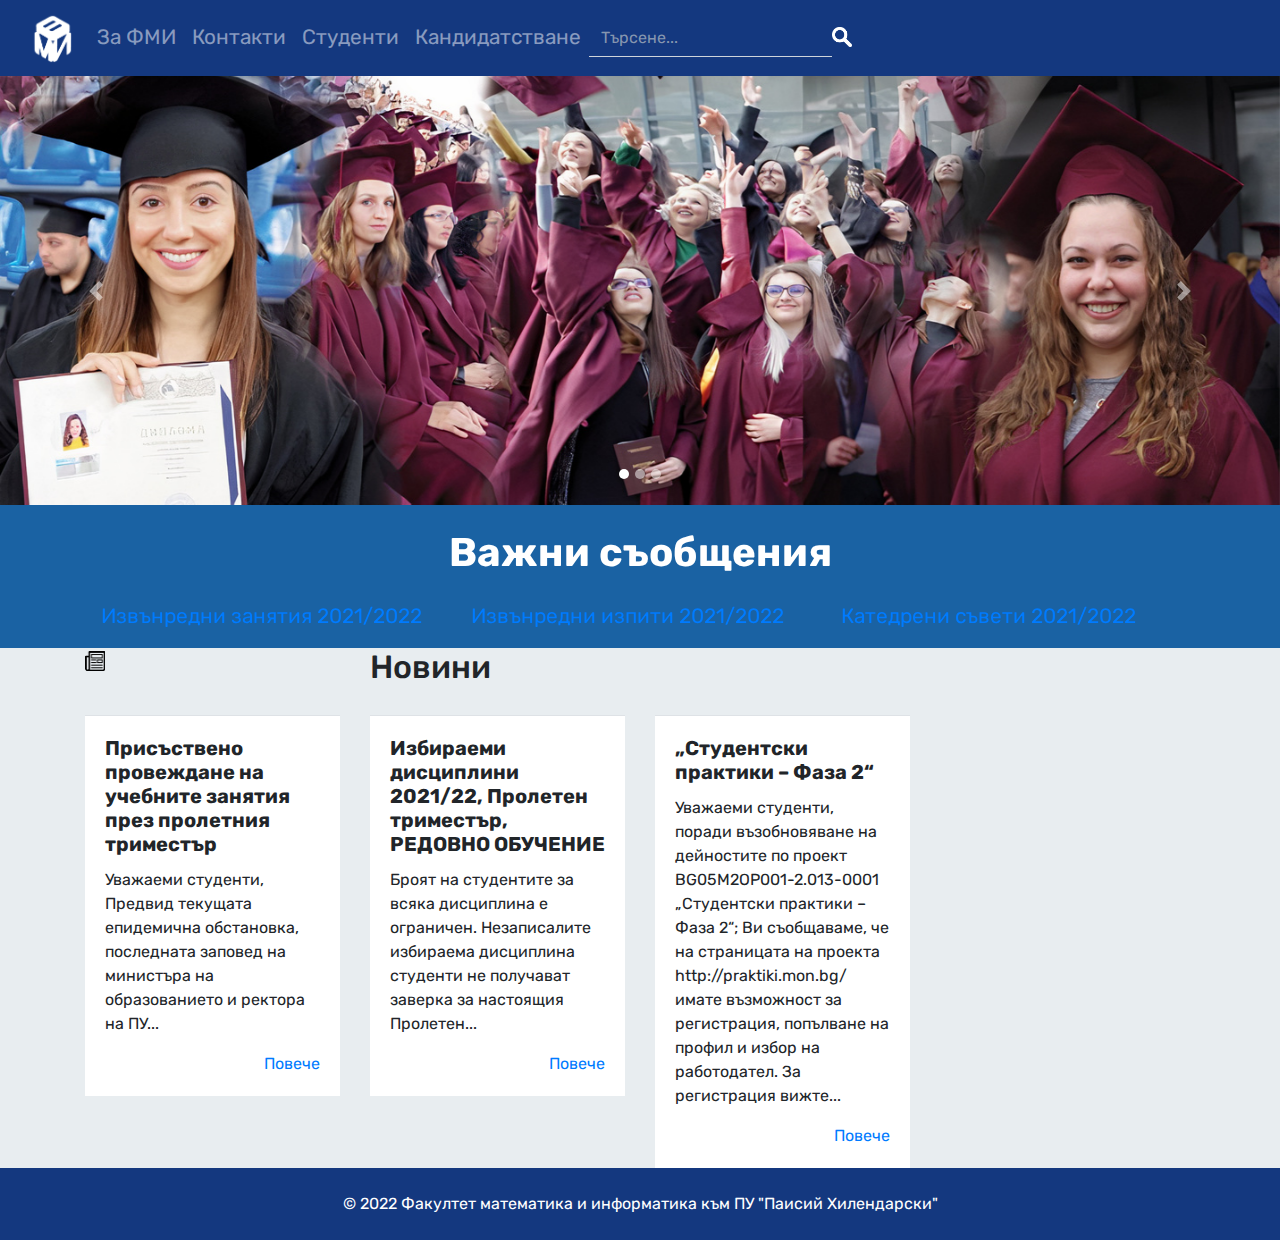
==== index.html @ e40373be "set basics for admission page" ====
<!DOCTYPE html>
<html lang="en">

<head>
  <meta charset="UTF-8">
  <meta http-equiv="X-UA-Compatible" content="IE=edge">
  <meta name="viewport" content="width=device-width, initial-scale=1.0">
  <title>NEW Факултет по математика и информатика</title>
  <link rel="icon" href="./assets/img/icons/fmi-plovdiv.org.ico" type="image/x-icon">
  <!-- Font -->
  <link rel="preconnect" href="https://fonts.googleapis.com">
  <link rel="preconnect" href="https://fonts.gstatic.com" crossorigin>
  <link href="https://fonts.googleapis.com/css2?family=Rubik:wght@300&display=swap" rel="stylesheet">
  <!-- End Font  -->
  <!-- Stylesheets -->
  <link href="./assets/css/style.css" rel="stylesheet" />
  <link href="https://cdn.jsdelivr.net/npm/bootstrap@5.1.3/dist/css/bootstrap.min.css" rel="stylesheet"
    integrity="sha384-1BmE4kWBq78iYhFldvKuhfTAU6auU8tT94WrHftjDbrCEXSU1oBoqyl2QvZ6jIW3" crossorigin="anonymous">
  <link rel="stylesheet" href="https://maxcdn.bootstrapcdn.com/bootstrap/4.0.0/css/bootstrap.min.css"
    integrity="sha384-Gn5384xqQ1aoWXA+058RXPxPg6fy4IWvTNh0E263XmFcJlSAwiGgFAW/dAiS6JXm" crossorigin="anonymous">
  <!-- Scripts -->
  <script src="https://code.jquery.com/jquery-3.2.1.slim.min.js"
    integrity="sha384-KJ3o2DKtIkvYIK3UENzmM7KCkRr/rE9/Qpg6aAZGJwFDMVNA/GpGFF93hXpG5KkN"
    crossorigin="anonymous"></script>
  <script src="https://cdn.jsdelivr.net/npm/@popperjs/core@2.10.2/dist/umd/popper.min.js"
    integrity="sha384-7+zCNj/IqJ95wo16oMtfsKbZ9ccEh31eOz1HGyDuCQ6wgnyJNSYdrPa03rtR1zdB"
    crossorigin="anonymous"></script>
  <script src="https://cdn.jsdelivr.net/npm/bootstrap@5.1.3/dist/js/bootstrap.min.js"
    integrity="sha384-QJHtvGhmr9XOIpI6YVutG+2QOK9T+ZnN4kzFN1RtK3zEFEIsxhlmWl5/YESvpZ13"
    crossorigin="anonymous"></script>
  <script src="https://cdnjs.cloudflare.com/ajax/libs/popper.js/1.12.9/umd/popper.min.js"
    integrity="sha384-ApNbgh9B+Y1QKtv3Rn7W3mgPxhU9K/ScQsAP7hUibX39j7fakFPskvXusvfa0b4Q"
    crossorigin="anonymous"></script>
  <script src="https://maxcdn.bootstrapcdn.com/bootstrap/4.0.0/js/bootstrap.min.js"
    integrity="sha384-JZR6Spejh4U02d8jOt6vLEHfe/JQGiRRSQQxSfFWpi1MquVdAyjUar5+76PVCmYl"
    crossorigin="anonymous"></script>
</head>

<body>
  <header>
    <!-- Navbar  -->
    <nav class="navbar navbar-expand-md navbar-dark mb-4">
      <div class="container-fluid">
        <a class="navbar-brand" href="/"><img src="/assets/img/icons/fmi-logo.png" alt="fmi-logo" id="fmi-logo"></a>
        <button class="navbar-toggler" type="button" data-bs-toggle="collapse" data-bs-target="#navbarCollapse"
          aria-controls="navbarCollapse" aria-expanded="false" aria-label="Toggle navigation">
          <span class="navbar-toggler-icon"></span>
        </button>


        <div class="collapse navbar-collapse" id="navbarCollapse">
          <ul class="navbar-nav me-auto mb-2 mb-md-0">

            <li class="nav-item">
              <a class="nav-link" href="./about.html">За ФМИ</a>
            </li>
            <li class="nav-item">
              <a class="nav-link" href="#">Контакти</a>
            </li>
            <li class="nav-item">
              <a class="nav-link" href="./students.html">Студенти</a>
            </li>
            <li class="nav-item">
              <a class="nav-link" href="./admission.html">Кандидатстване</a>
            </li>
          </ul>
          <!-- Navbar End  -->



          <form class="d-flex">
            <input class="form-control me-2" type="search" placeholder="Търсене..." aria-label="Search">
            <input type="image" href="#" class="search-icon " src="./assets/img/icons/search-icon.png">

          </form>
        </div>
      </div>
    </nav>
  </header>

  <main class="main" id="top">
    <!-- Carousel Start -->
    <div id="carouselExampleIndicators" class="carousel slide" data-ride="carousel">
      <ol class="carousel-indicators">
        <li data-target="#carouselExampleIndicators" data-slide-to="0" class="active"></li>
        <li data-target="#carouselExampleIndicators" data-slide-to="1"></li>
        <li data-target="#carouselExampleIndicators" data-slide-to="2"></li>
      </ol>
      <div class="carousel-inner">
        <div class="carousel-item active">
          <img class="d-block w-100" src="./assets/img/illustrations/carousel_1.jpg" alt="First slide">
          <div class="carousel-caption d-none d-md-block">
            <!-- Do we need carousel text? -->
          </div>
        </div>
        <div class="carousel-item">
          <img class="d-block w-100" src="./assets/img/illustrations/carousel_2.jpg" alt="Second slide">
        </div>
        <div class="carousel-item">
          <img class="d-block w-100" src="./assets/img/illustrations/carousel_3.jpg" alt="Third slide">
        </div>
      </div>
      <a class="carousel-control-prev" href="#carouselExampleIndicators" role="button" data-slide="prev">
        <span class="carousel-control-prev-icon" aria-hidden="true"></span>
        <span class="sr-only">Previous</span>
      </a>
      <a class="carousel-control-next" href="#carouselExampleIndicators" role="button" data-slide="next">
        <span class="carousel-control-next-icon" aria-hidden="true"></span>
        <span class="sr-only">Next</span>
      </a>
    </div>
    <!-- Carousel End  -->

    <!-- Important messages -->
    <section id="messages" class="">
      <div class="container" >
        <div class="col pt-4">
              <div class="row justify-content-center"> 
                <!-- <div class="col-3"><img class="messages-icon" src="./assets/img/icons/megaphone.png"></div> -->
                <div class="col-sm-auto"><h1 class="font-weight-bold">Важни съобщения</h1></div> 
              </div>
              <div class="row justify-content-center">
                <div class="col-4 p-3 messages-link"><a href="#" class="link-light">Извънредни занятия 2021/2022</a></div>
                <div class="col-4 p-3 messages-link"><a href="#" class="link-light">Извънредни изпити 2021/2022</a></div>
                <div class="col-4 p-3 messages-link"><a href="#" class="link-light">Катедрени съвети 2021/2022</a></div>
              </div>
      </div>
    </div>
    </section>





    
<!-- End important messages -->
    
<!-- News cards Start -->

      <div class="container">
        <div class="row">
          <div class="col-3"><img class="news-icon" src="./assets/img/icons/news.png"></div>
          <div class="col"><h2>Новини</h2></div>
        </div>

      <div class="row">
        <div class="col-3">
          <div class="card rounded-0 border-top">
            <div class="card-body">
              <div class="row">
                  <!-- <div class="col-3"><img class="news-icon" src="./assets/img/icons/news.png"></div> -->
                  <div class="col"><h5 class="card-title font-weight-bold p-0">Присъствено провеждане на учебните занятия през пролетния триместър</h5></div>
              </div>
              <p class="card-text">Уважаеми студенти,<br>
                Предвид текущата епидемична обстановка, последната заповед на министъра на образованието и ректора на ПУ...</p>
                <!-- тo занятията през пролетния триместър (редовно и задочно) ще се проведат присъствено... -->
              <a href="#" class="card-link float-right">Повече</a>
            </div>
          </div>
        </div>

        <div class="col-3">
          <div class="card rounded-0 border-top">
            <div class="card-body">
              <div class="row">
                  <!-- <div class="col-3"><img class="news-icon" src="./assets/img/icons/news.png"></div> -->
                  <div class="col"><h5 class="card-title font-weight-bold p-0">Избираеми дисциплини 2021/22, Пролетен триместър, РЕДОВНО ОБУЧЕНИЕ</h5></div>
              </div>
              <p class="card-text">
                Броят на студентите за всяка дисциплина е ограничен.
                Незаписалите избираема дисциплина студенти не получават заверка за настоящия Пролетен...</p>
              <a href="#" class="card-link float-right">Повече</a>
            </div>
          </div>
        </div> 

        <div class="col-3">
          <div class="card rounded-0 border-top">
            <div class="card-body">
              <div class="row">
                  <!-- <div class="col-3"><img class="news-icon" src="./assets/img/icons/news.png"></div> -->
                  <div class="col"><h5 class="card-title font-weight-bold p-0">„Студентски практики – Фаза 2“</h5></div>
              </div>
              <p class="card-text">
                Уважаеми студенти, поради възобновяване на дейностите по проект BG05M2OP001-2.013-0001 „Студентски практики – 
                Фаза 2“; Ви съобщаваме, че на страницата на проекта http://praktiki.mon.bg/ имате възможност за регистрация, попълване на профил и избор на работодател. За регистрация вижте...</p>
              <a href="#" class="card-link float-right">Повече</a>
            </div>
          </div>
        </div> 
      </div>
    </div>
  </div> 
    <!-- News cards End -->

  </main>










  <footer>
    <div class="text-center p-4">
      © 2022 Факултет математика и информатика към ПУ "Паисий Хилендарски"
    </div>
  </footer>
</body>

</html>
---- assets/css/style.css ----
html, body, div, span, applet, object, iframe,
h1, h2, h3, h4, h5, h6, p, blockquote, pre,
a, abbr, acronym, address, big, cite, code,
del, dfn, em, font, img, ins, kbd, q, s, samp,
small, strike, strong, sub, sup, tt, var,
dl, dt, dd, ol, ul, li,
fieldset, form, label, legend,
table, caption, tbody, tfoot, thead, tr, th, td {
	margin: 0;
	padding: 0;
	border: 0;
	outline: 0;
	font-weight: inherit;
	font-style: inherit;
	font-size: 100%;
	font-family: inherit;
	vertical-align: baseline;
}

*, body {
	font-family: 'Rubik', sans-serif;
	margin-left: auto;
	margin-right: auto;
}

.navbar {
	background-color: #14387F;
	width: 1500px;
}

#carouselExampleIndicators .carousel-item img {
	object-fit: cover;
	object-position: center;
	height: 50vh;
	overflow: hidden;
	margin: 0 auto;
	width: 100%;
	height: auto;
}

#carouselExampleIndicators {
	/* old way */
	/* width: 1500px;  */

	float: none;
	margin-top: -24px;
	margin-left: auto;
	margin-right: auto;
}

.carousel-inner > .carousel-item {
	/* Todo slower transition  */
    /* transition: 0.6ms; */
    
}

body ,main {
	background-color: #e8edf0;
}

header{
	background-color: #14387F;
}

#navbarCollapse>form>button {

	color: #446CB3;
}

.btn-outline-success {

	border-color: #446CB3 !important;

}

#navbarCollapse>form>input {

	background-color: #14387F;
	border-top: none;
	border-left: none;
	border-right: none;
	border-radius: 0;
	color: white;
}

.nav-link{
	font-size: 1.3rem;
}
.nav-link:active{
	color: white !important;
}

.form-control {
	color: white;
}

.d-flex .search-icon {
	height: 20px;
	width: 20px;
}

#messages{
	float: none;
	background-color: #1A62A3;
	color:#fff;
	margin-left: auto;
	margin-right: auto;
}
.link-light{

	font-size: 1.3rem;
}

#carouselExampleIndicators li{
	width: 10px;
	height: 10px;
	border-radius: 100%;
}

.search-icon {
	margin-top: .45rem;
}

/* todo different color whilst clicked*/
#navbarCollapse>form>input.form-control.me-2:focus {
	box-shadow: none;
	border-color: #CCDCF5;
}

#navbarCollapse>form>input.form-control.me-2::placeholder {
	color: #8696AF;
}

#navbarCollapse>form>input.form-control.me-2::placeholder:focus {
	color: #CCDCF5;
}

/* =========== */

#fmi-logo {
	object-fit: contain;
	height: 50px;
	/* не знам дали така ще е най-добрия начин */
	width: auto;
}

#messages-icon{
	height: 60rem;
	/* width: auto; */
}

.message-link{
	border-bottom: 2px !important;
	border-color: #113D77;
}


.card {
	/* width: 15rem; */
	/* margin-right: 0 auto; */
	margin-top: 1.3rem;
	/* margin-bottom: 1rem; */
	border: none !important;
	border-top: 5rem;
	border-color: #000;
	background-color: #ffffff !important;
	/* border-radius: 0px !important; */
	

}

.news-icon{
	width: 8%;
}

footer{
	background-color: #14387F;
	color:#fff;
}


/* Students page */

#schedules-header-title, #admission-header-title{
	width: 100%;
	text-align: center;
	border-bottom: 1px solid #09173D;
	line-height: 0.1em;
	margin: 10px 0 20px;
	font-size: xx-large;
	color: #09173D;
}

#schedules-header-title, #admission-header-title span {
	background: #fff;
	padding: 0 6%;
}

#schedules-header, #admission-header{
	margin: 0 5%;
}
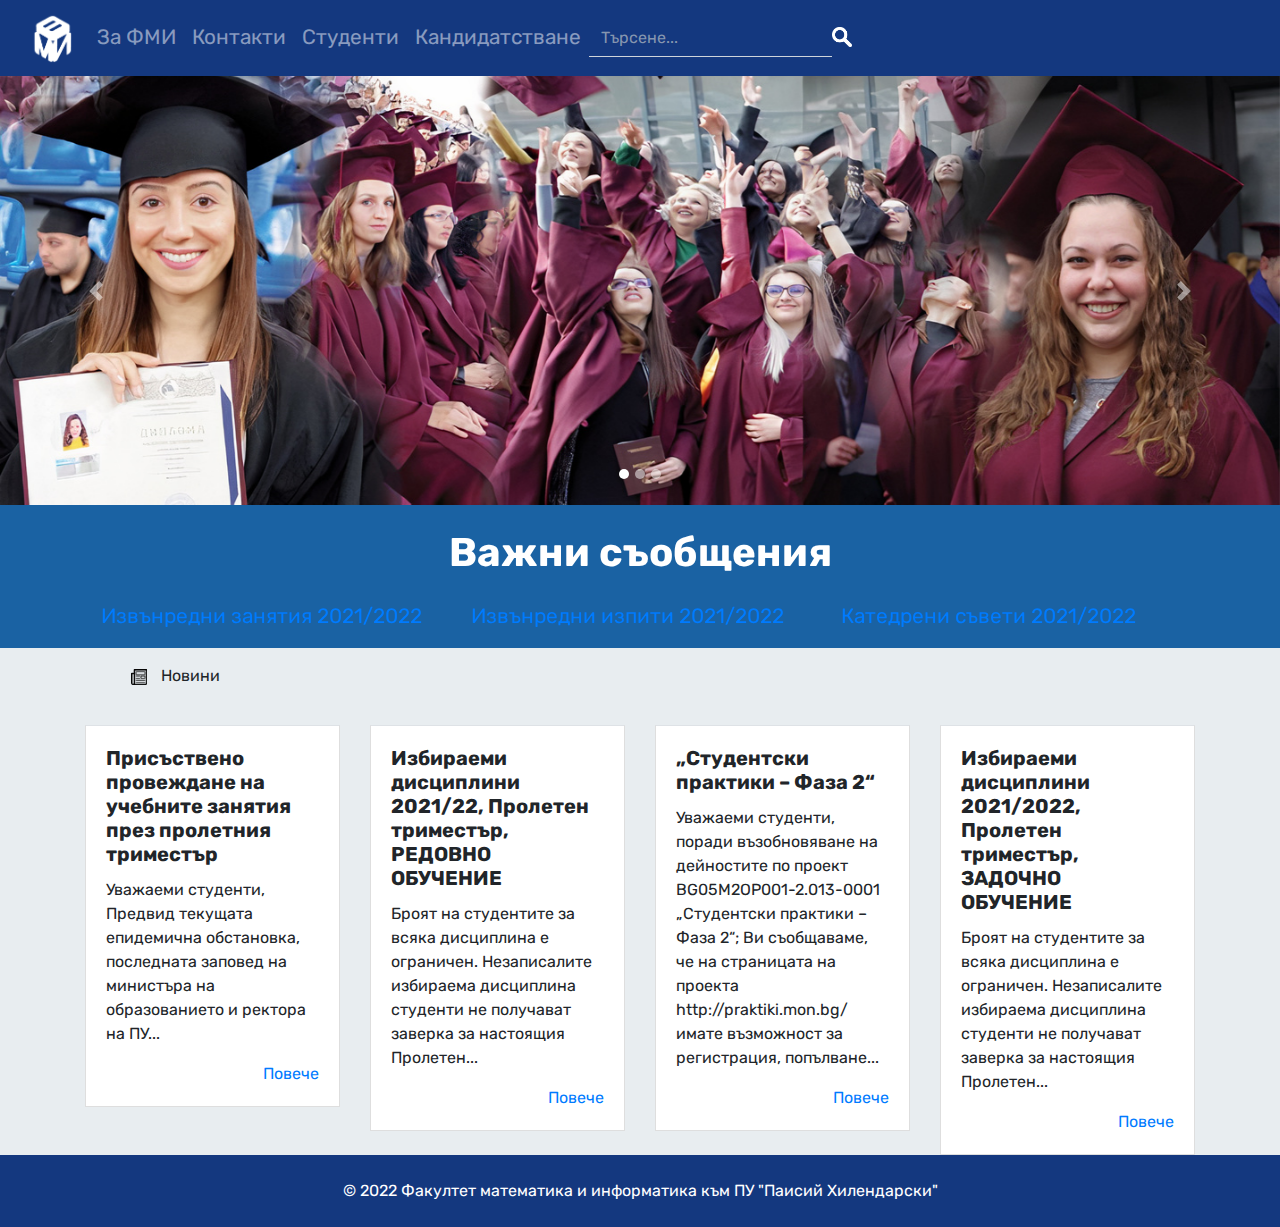
==== commit e997da44: "updated admission page" ====
--- a/index.html
+++ b/index.html
@@ -33,7 +33,7 @@
     crossorigin="anonymous"></script>
   <script src="https://maxcdn.bootstrapcdn.com/bootstrap/4.0.0/js/bootstrap.min.js"
     integrity="sha384-JZR6Spejh4U02d8jOt6vLEHfe/JQGiRRSQQxSfFWpi1MquVdAyjUar5+76PVCmYl"
-    crossorigin="anonymous"></script>
+    crossorigin="anonymous"></script>    
 </head>
 
 <body>
@@ -127,23 +127,24 @@
       </div>
     </div>
     </section>
-
-
-
-
-
-    
 <!-- End important messages -->
     
 <!-- News cards Start -->
 
-      <div class="container">
-        <div class="row">
-          <div class="col-3"><img class="news-icon" src="./assets/img/icons/news.png"></div>
-          <div class="col"><h2>Новини</h2></div>
-        </div>
-
-      <div class="row">
+<div class="container">
+
+
+<div class="container d-flex">
+         <div class="row m-3">
+          <div class="col-2" ><img class="news-icon" src="./assets/img/icons/news.png"></div>       
+          <div class="col-4 "><h7>Новини</h7></div>
+        </div>
+</div>
+
+<!-- content: "\f1ea"; -->
+
+
+<div class="row">
         <div class="col-3">
           <div class="card rounded-0 border-top">
             <div class="card-body">
@@ -183,14 +184,39 @@
               </div>
               <p class="card-text">
                 Уважаеми студенти, поради възобновяване на дейностите по проект BG05M2OP001-2.013-0001 „Студентски практики – 
-                Фаза 2“; Ви съобщаваме, че на страницата на проекта http://praktiki.mon.bg/ имате възможност за регистрация, попълване на профил и избор на работодател. За регистрация вижте...</p>
+                Фаза 2“; Ви съобщаваме, че на страницата на проекта http://praktiki.mon.bg/ имате възможност за регистрация, попълване...</p>
               <a href="#" class="card-link float-right">Повече</a>
             </div>
           </div>
         </div> 
-      </div>
-    </div>
-  </div> 
+
+        <div class="col-3">
+          <div class="card rounded-0 border-top">
+            <div class="card-body">
+              <div class="row">
+                  <!-- <div class="col-3"><img class="news-icon" src="./assets/img/icons/news.png"></div> -->
+                  <div class="col"><h5 class="card-title font-weight-bold p-0">Избираеми дисциплини 2021/2022, Пролетен триместър, ЗАДОЧНО ОБУЧЕНИЕ</h5></div>
+              </div>
+              <p class="card-text">
+                Броят на студентите за всяка дисциплина е ограничен. Незаписалите избираема дисциплина студенти не получават заверка за настоящия Пролетен...</p>
+              <a href="#" class="card-link float-right">Повече</a>
+            </div>
+          </div>
+        </div> 
+  </div>
+</div>
+
+    
+
+
+
+
+  </div>
+
+  
+
+
+
     <!-- News cards End -->
 
   </main>
--- a/assets/css/style.css
+++ b/assets/css/style.css
@@ -144,11 +144,6 @@
 	width: auto;
 }
 
-#messages-icon{
-	height: 60rem;
-	/* width: auto; */
-}
-
 .message-link{
 	border-bottom: 2px !important;
 	border-color: #113D77;
@@ -160,7 +155,7 @@
 	/* margin-right: 0 auto; */
 	margin-top: 1.3rem;
 	/* margin-bottom: 1rem; */
-	border: none !important;
+	/* border: none !important; */
 	border-top: 5rem;
 	border-color: #000;
 	background-color: #ffffff !important;
@@ -170,7 +165,7 @@
 }
 
 .news-icon{
-	width: 8%;
+	width: 1rem;
 }
 
 footer{
@@ -200,3 +195,8 @@
 	margin: 0 5%;
 }
 
+/* Admission page */
+.card-admission{
+	background-color: #fafafa !important;
+	width: 20rem;
+}
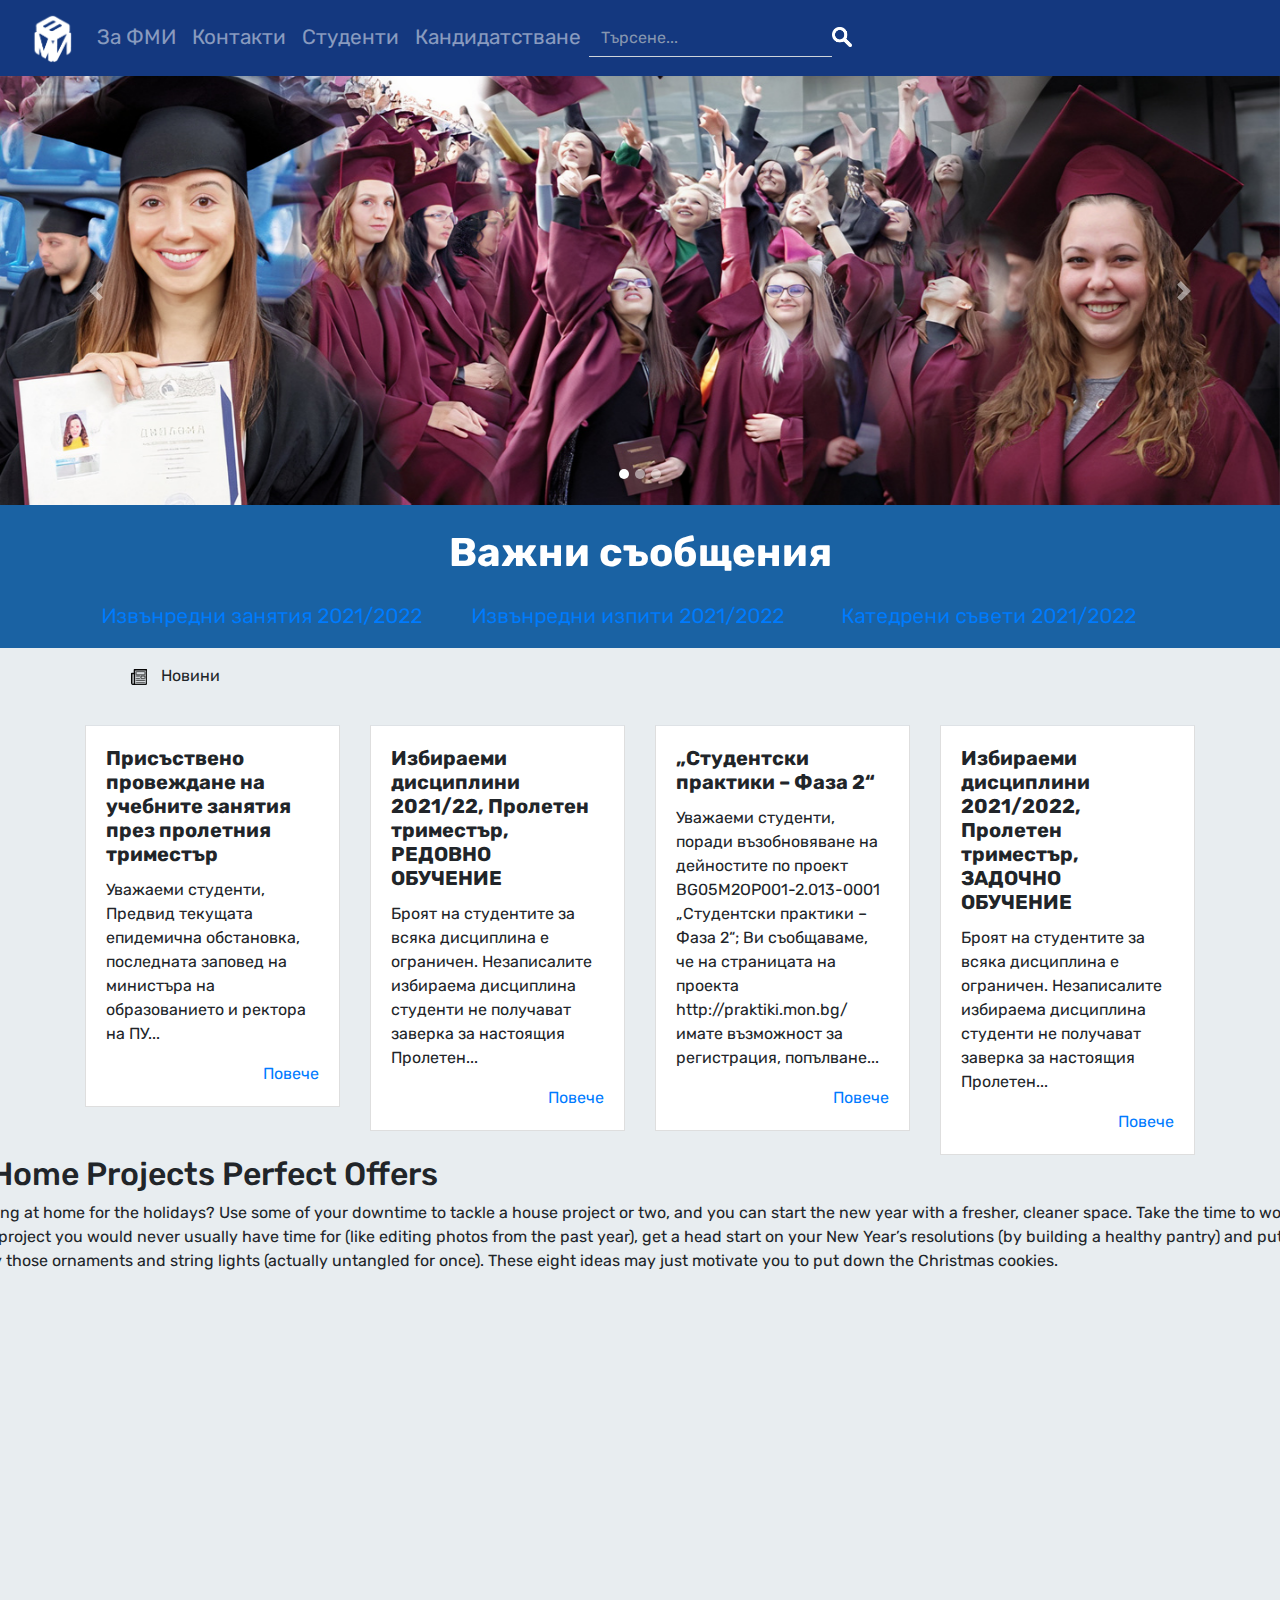
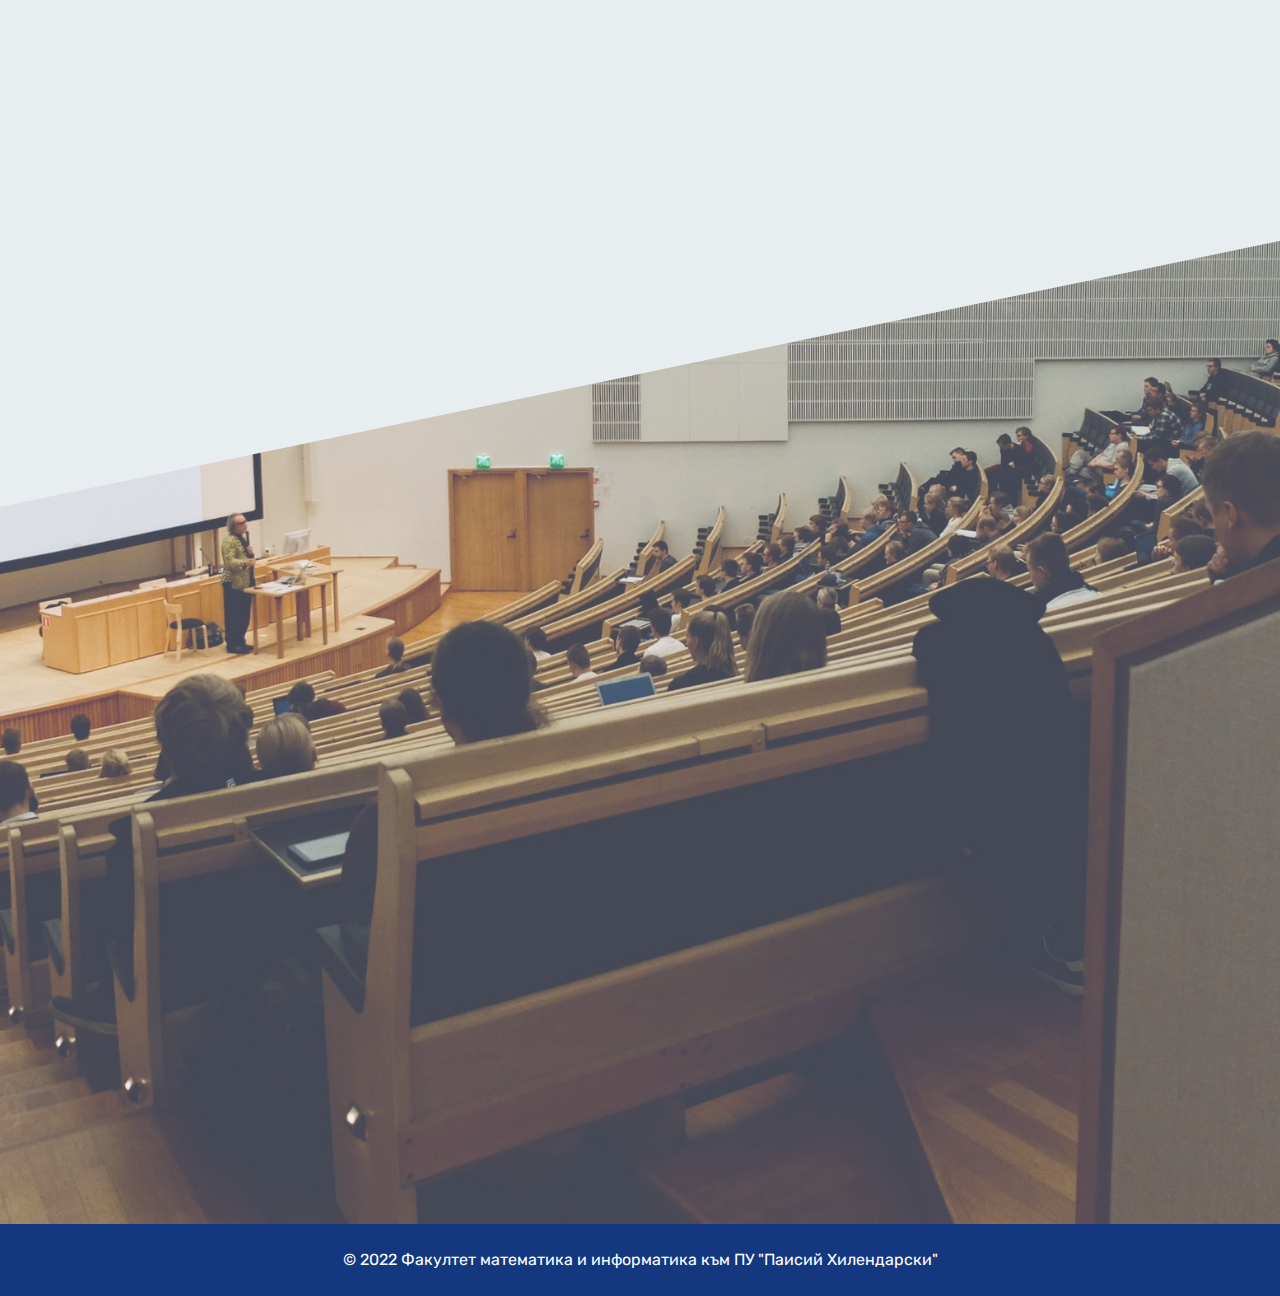
==== commit 79e27a4c: "added unstyled about component" ====
--- a/index.html
+++ b/index.html
@@ -141,9 +141,6 @@
         </div>
 </div>
 
-<!-- content: "\f1ea"; -->
-
-
 <div class="row">
         <div class="col-3">
           <div class="card rounded-0 border-top">
@@ -205,31 +202,50 @@
         </div> 
   </div>
 </div>
-
-    
-
-
-
-
-  </div>
-
-  
-
-
-
-    <!-- News cards End -->
-
-  </main>
-
-
-
-
-
-
-
-
-
-
+</div>
+<!-- News cards End -->
+
+<!-- About us  -->
+
+
+
+
+<div id="about" class="container d-flex justify-content-center mb-md-0"> 
+  <div class="row">
+   <div class="col">
+
+    <div class="row justify-content-center">
+      <div class="col-md-8 col-lg-8 text-left">
+        <h2>8 Home Projects Perfect Offers</h2>
+        <p>Staying at home for the holidays? Use some of your downtime to tackle a house project or two, and you can
+          start the new year with a fresher, cleaner space. Take the time to work on a project you would never
+          usually have time for (like editing photos from the past year), get a head start on your New Year’s
+          resolutions (by building a healthy pantry) and put away those ornaments and string lights (actually
+          untangled for once). These eight ideas may just motivate you to put down the Christmas cookies. </p>
+      </div>
+    </div>
+
+      <img id="about" src="./assets/img/illustrations/about-us.png">
+    </div>
+</div>
+</div>
+
+
+
+
+
+
+
+
+
+
+
+
+
+
+
+
+</main>
   <footer>
     <div class="text-center p-4">
       © 2022 Факултет математика и информатика към ПУ "Паисий Хилендарски"
--- a/assets/css/style.css
+++ b/assets/css/style.css
@@ -107,7 +107,6 @@
 	margin-right: auto;
 }
 .link-light{
-
 	font-size: 1.3rem;
 }
 
@@ -160,13 +159,29 @@
 	border-color: #000;
 	background-color: #ffffff !important;
 	/* border-radius: 0px !important; */
-	
-
 }
 
 .news-icon{
 	width: 1rem;
 }
+
+
+/* Lines below need a second thought..  */
+#about{
+	background-position: bottom center;
+    background-repeat: no-repeat;
+}
+
+img#about{
+	opacity: 0.7;
+	object-fit: contain;
+	/* height: 500px; */
+	width: auto;
+	/* background-repeat: no-repeat; */
+  	background-size: cover;
+}  
+
+/* ------------------- */
 
 footer{
 	background-color: #14387F;
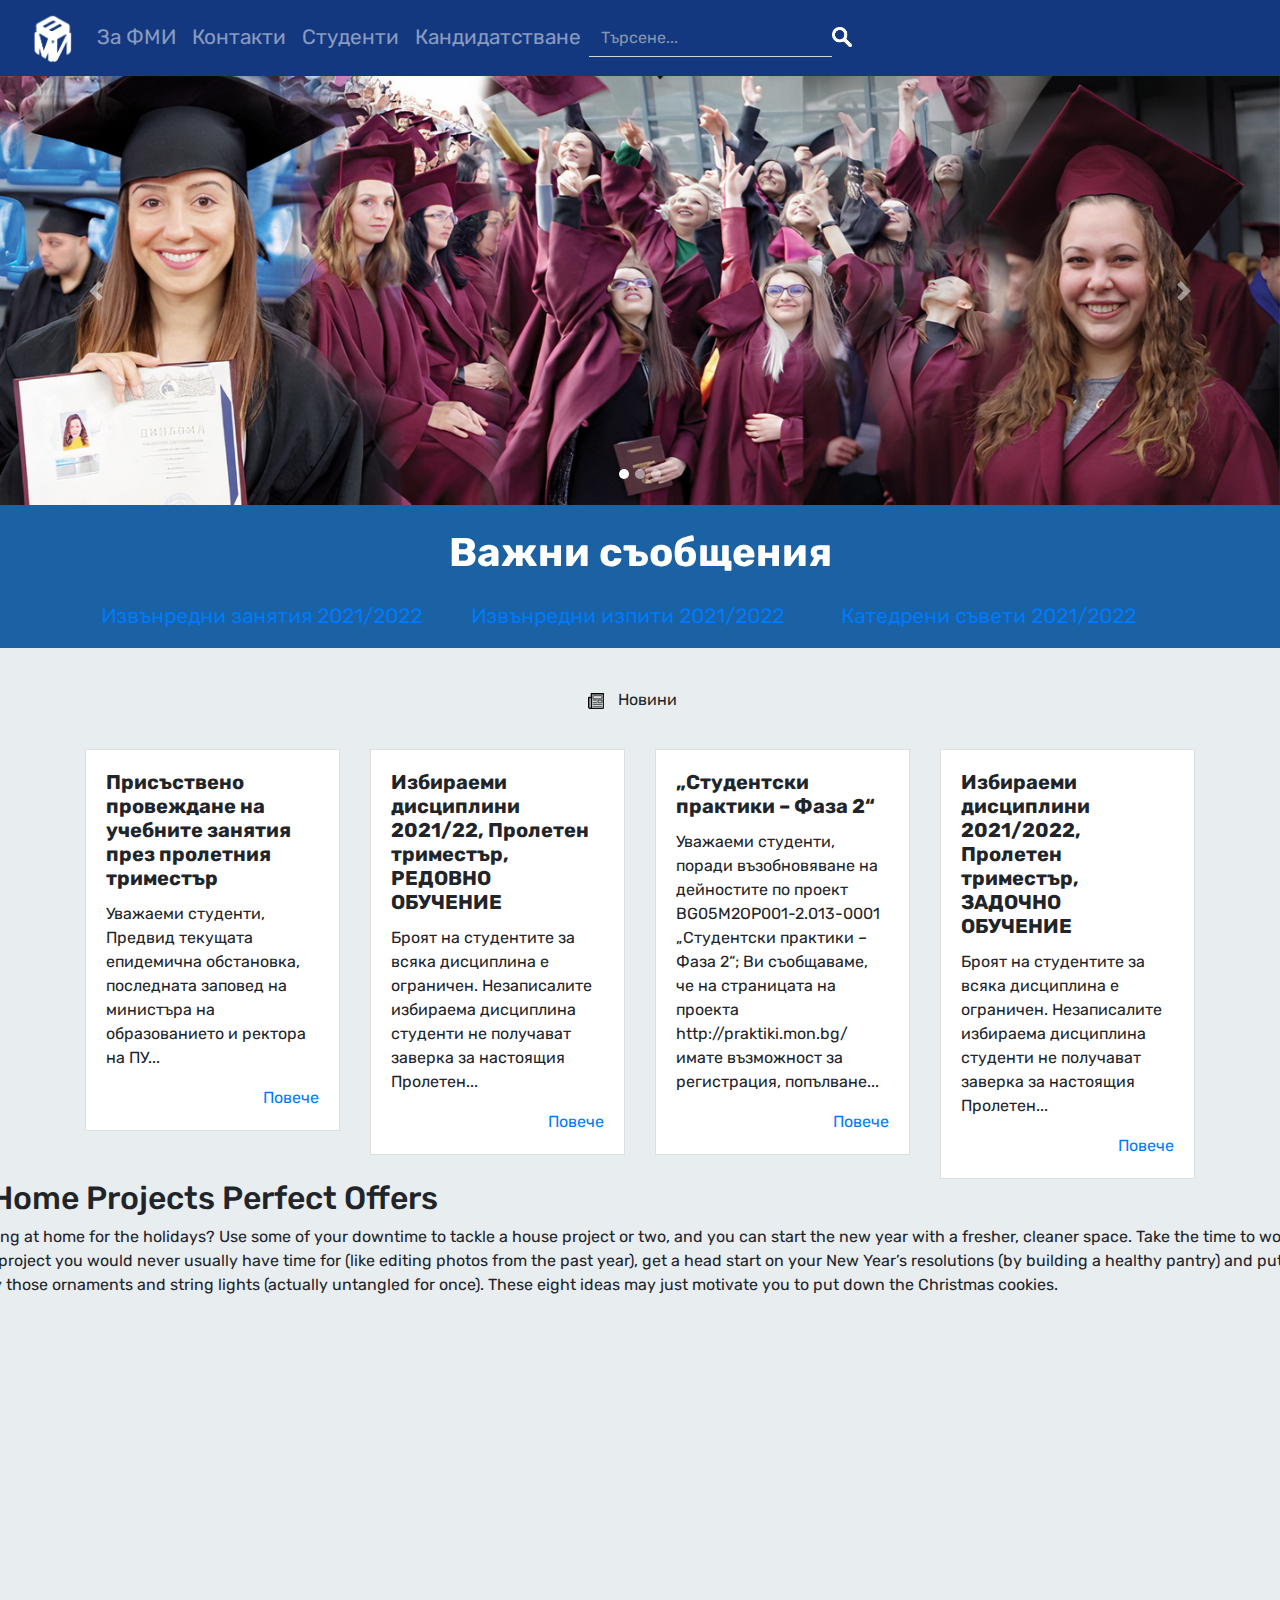
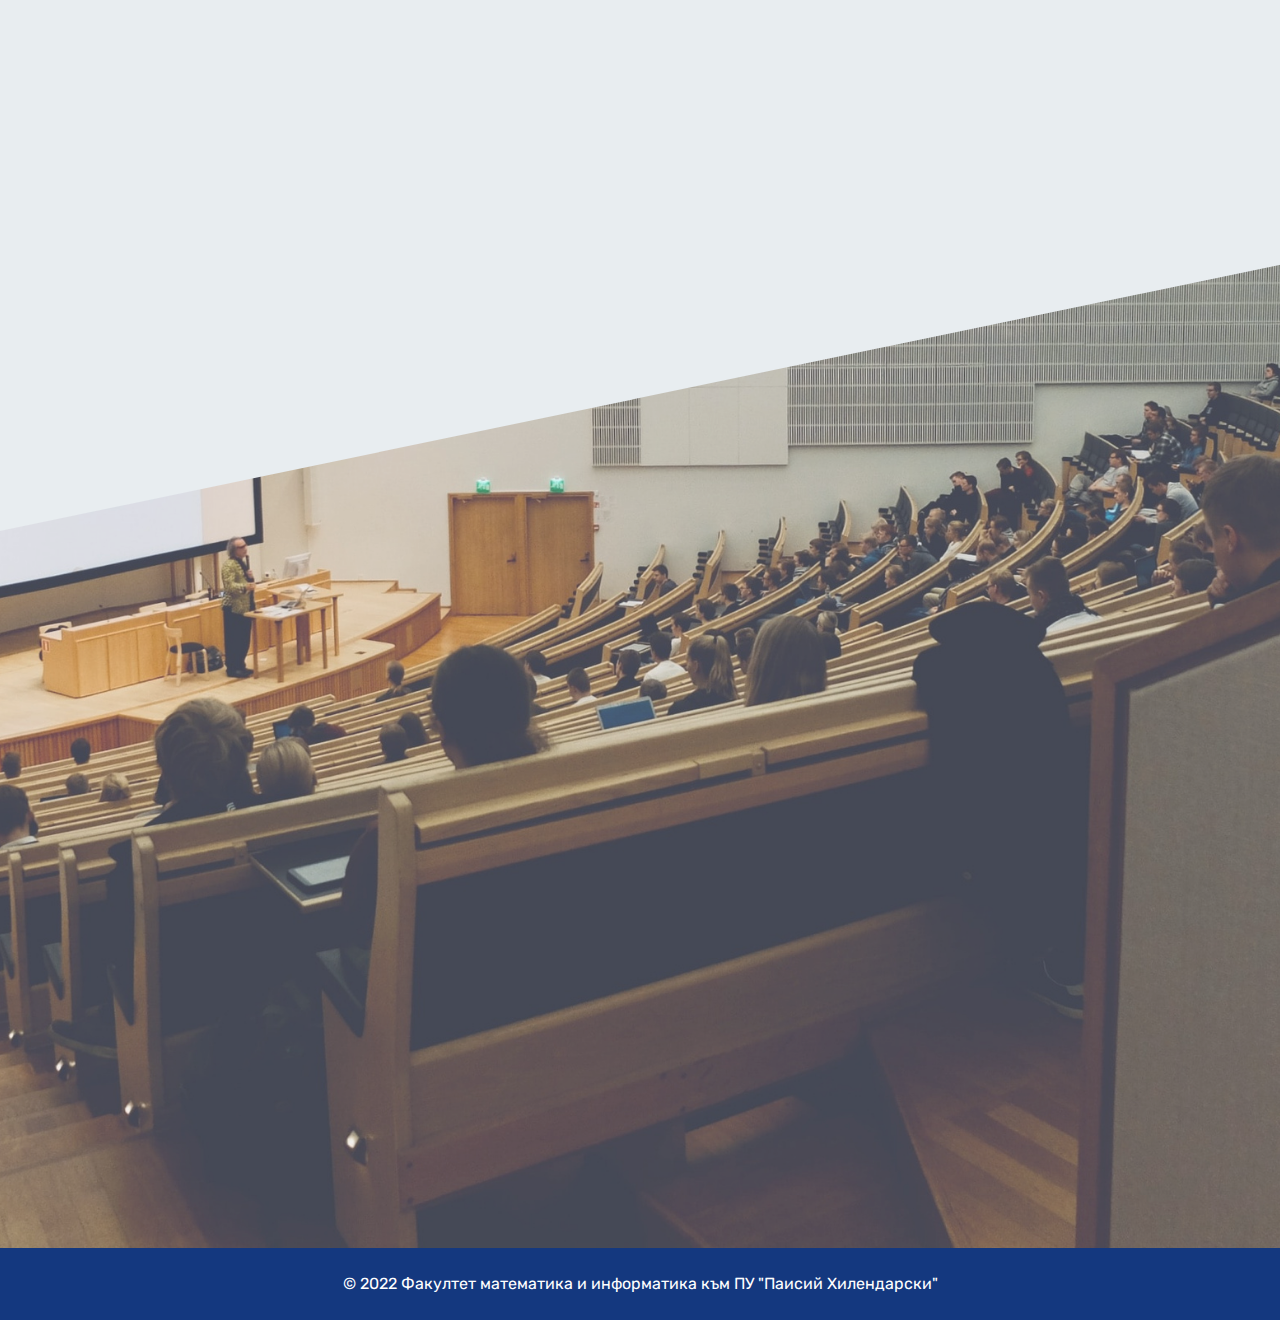
==== commit 4f1ff941: "small additions" ====
--- a/index.html
+++ b/index.html
@@ -134,7 +134,7 @@
 <div class="container">
 
 
-<div class="container d-flex">
+<div class="container d-flex justify-content-center mt-4">
          <div class="row m-3">
           <div class="col-2" ><img class="news-icon" src="./assets/img/icons/news.png"></div>       
           <div class="col-4 "><h7>Новини</h7></div>
--- a/assets/css/style.css
+++ b/assets/css/style.css
@@ -188,10 +188,13 @@
 	color:#fff;
 }
 
+.schedule-card-heading {
+	display: inline-block;
+}
 
 /* Students page */
 
-#schedules-header-title, #admission-header-title{
+#schedules-header-title, #admission-header-title, #others-header-title{
 	width: 100%;
 	text-align: center;
 	border-bottom: 1px solid #09173D;
@@ -201,12 +204,12 @@
 	color: #09173D;
 }
 
-#schedules-header-title, #admission-header-title span {
+#schedules-header-title span, #admission-header-title span, #others-header-title span {
 	background: #fff;
 	padding: 0 6%;
 }
 
-#schedules-header, #admission-header{
+#schedules-header, #admission-header, #others-header{
 	margin: 0 5%;
 }
 
@@ -215,3 +218,7 @@
 	background-color: #fafafa !important;
 	width: 20rem;
 }
+
+.schedule-card-heading{
+	display: inline;
+}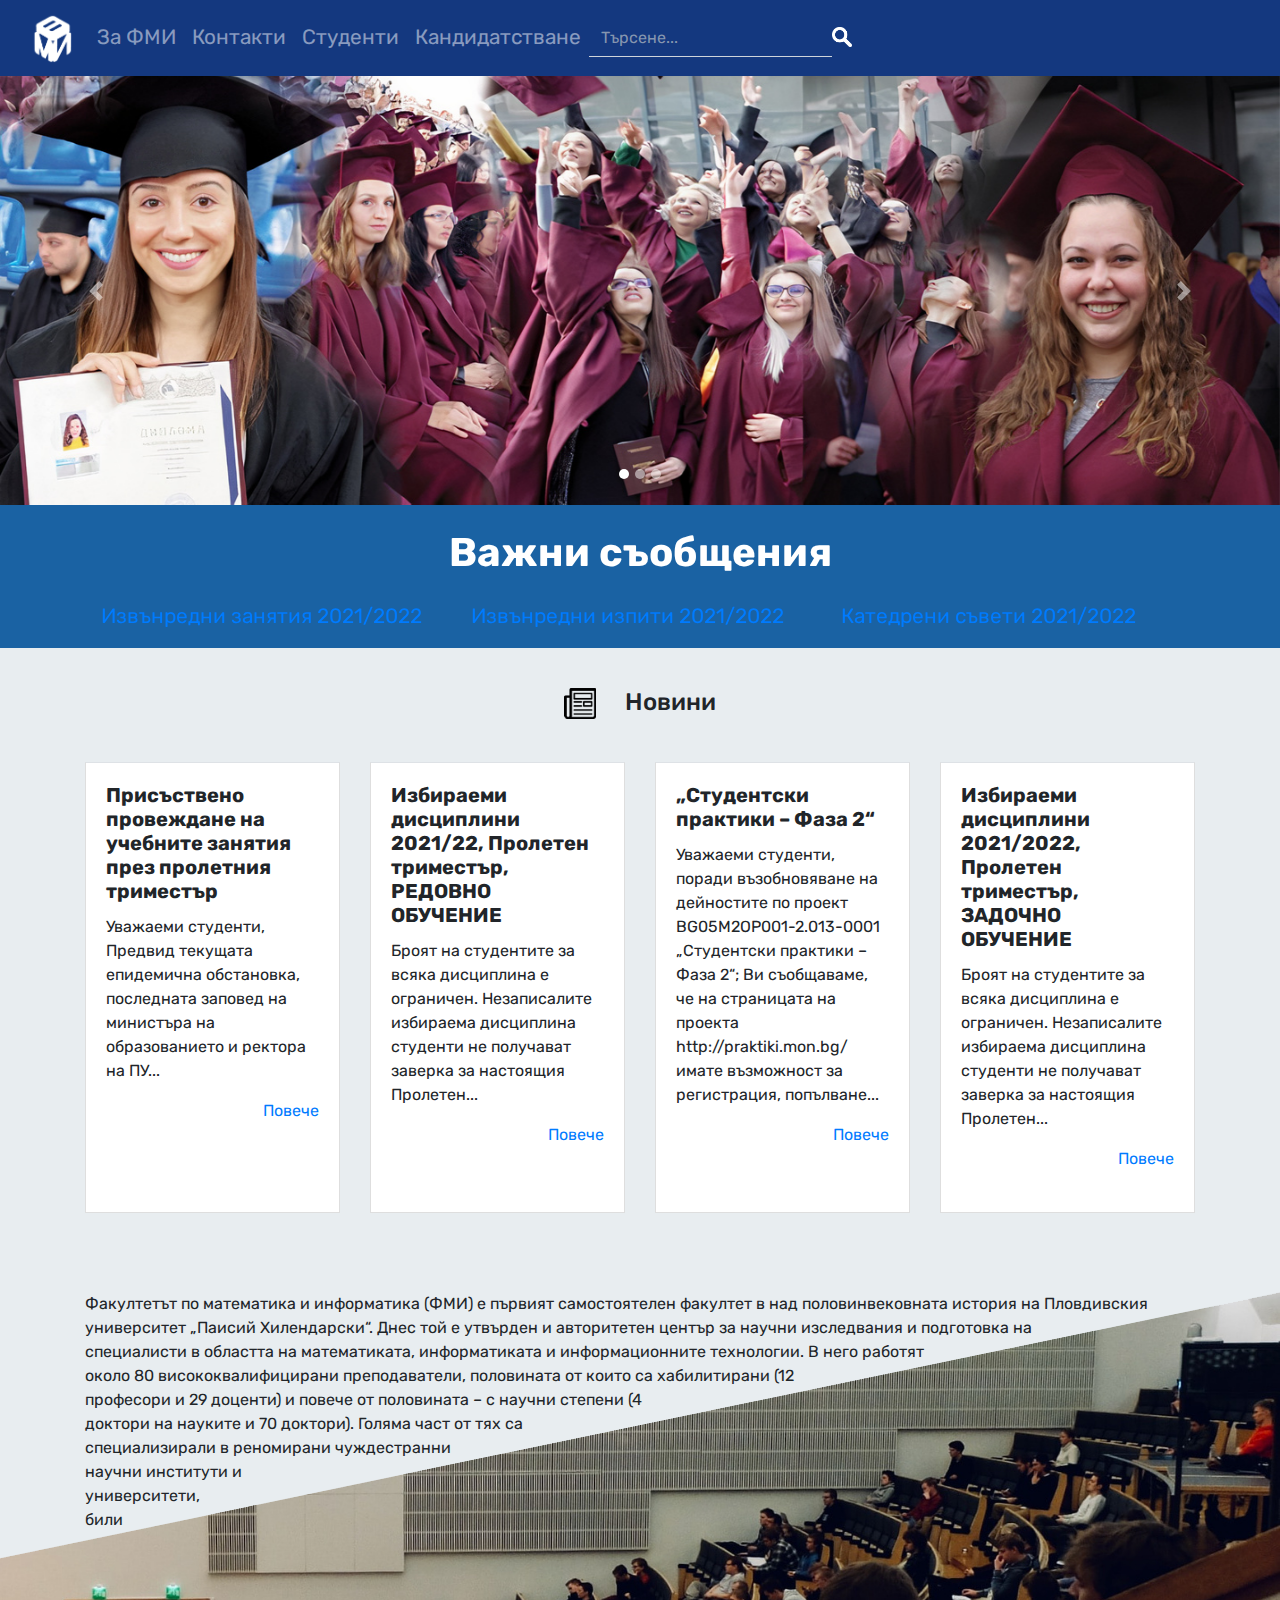
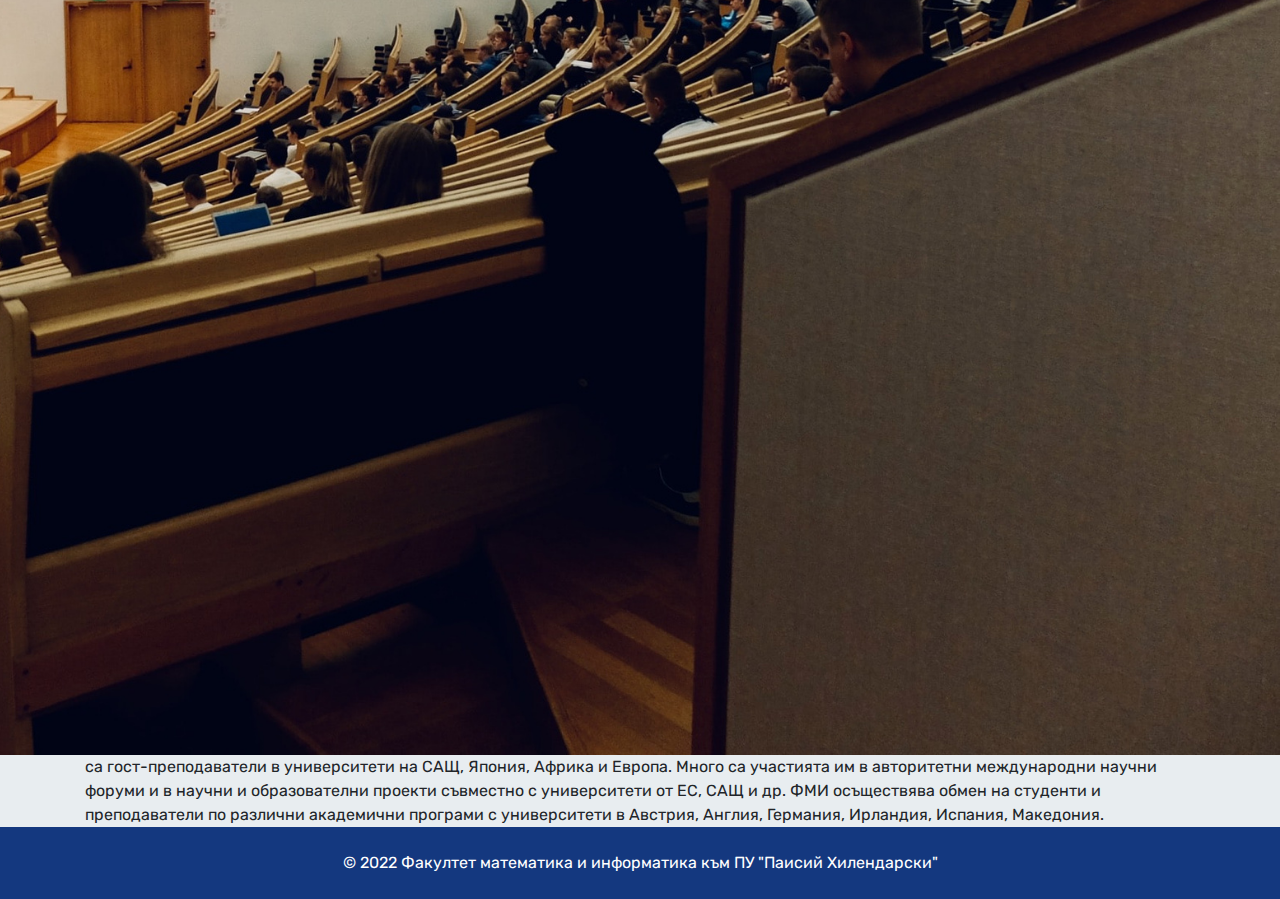
==== commit ac95533e: "+index; +students" ====
--- a/index.html
+++ b/index.html
@@ -33,10 +33,10 @@
     crossorigin="anonymous"></script>
   <script src="https://maxcdn.bootstrapcdn.com/bootstrap/4.0.0/js/bootstrap.min.js"
     integrity="sha384-JZR6Spejh4U02d8jOt6vLEHfe/JQGiRRSQQxSfFWpi1MquVdAyjUar5+76PVCmYl"
-    crossorigin="anonymous"></script>    
+    crossorigin="anonymous"></script>
 </head>
 
-<body>
+<body class="bg">
   <header>
     <!-- Navbar  -->
     <nav class="navbar navbar-expand-md navbar-dark mb-4">
@@ -91,6 +91,7 @@
           <img class="d-block w-100" src="./assets/img/illustrations/carousel_1.jpg" alt="First slide">
           <div class="carousel-caption d-none d-md-block">
             <!-- Do we need carousel text? -->
+            <!-- nope -->
           </div>
         </div>
         <div class="carousel-item">
@@ -113,56 +114,67 @@
 
     <!-- Important messages -->
     <section id="messages" class="">
-      <div class="container" >
+      <div class="container">
         <div class="col pt-4">
-              <div class="row justify-content-center"> 
-                <!-- <div class="col-3"><img class="messages-icon" src="./assets/img/icons/megaphone.png"></div> -->
-                <div class="col-sm-auto"><h1 class="font-weight-bold">Важни съобщения</h1></div> 
-              </div>
-              <div class="row justify-content-center">
-                <div class="col-4 p-3 messages-link"><a href="#" class="link-light">Извънредни занятия 2021/2022</a></div>
-                <div class="col-4 p-3 messages-link"><a href="#" class="link-light">Извънредни изпити 2021/2022</a></div>
-                <div class="col-4 p-3 messages-link"><a href="#" class="link-light">Катедрени съвети 2021/2022</a></div>
-              </div>
-      </div>
-    </div>
+          <div class="row justify-content-center">
+            <!-- <div class="col-3"><img class="messages-icon" src="./assets/img/icons/megaphone.png"></div> -->
+            <div class="col-sm-auto">
+              <h1 class="font-weight-bold">Важни съобщения</h1>
+            </div>
+          </div>
+          <div class="row justify-content-center">
+            <div class="col-4 p-3 messages-link"><a href="#" class="link-light">Извънредни занятия 2021/2022</a></div>
+            <div class="col-4 p-3 messages-link"><a href="#" class="link-light">Извънредни изпити 2021/2022</a></div>
+            <div class="col-4 p-3 messages-link"><a href="#" class="link-light">Катедрени съвети 2021/2022</a></div>
+          </div>
+        </div>
+      </div>
     </section>
-<!-- End important messages -->
-    
-<!-- News cards Start -->
-
-<div class="container">
-
-
-<div class="container d-flex justify-content-center mt-4">
-         <div class="row m-3">
-          <div class="col-2" ><img class="news-icon" src="./assets/img/icons/news.png"></div>       
-          <div class="col-4 "><h7>Новини</h7></div>
-        </div>
-</div>
-
-<div class="row">
-        <div class="col-3">
-          <div class="card rounded-0 border-top">
-            <div class="card-body">
-              <div class="row">
-                  <!-- <div class="col-3"><img class="news-icon" src="./assets/img/icons/news.png"></div> -->
-                  <div class="col"><h5 class="card-title font-weight-bold p-0">Присъствено провеждане на учебните занятия през пролетния триместър</h5></div>
+    <!-- End important messages -->
+
+    <!-- News cards Start -->
+
+    <div class="container">
+
+
+      <div class="container d-flex justify-content-center mt-4">
+        <div class="row m-3">
+          <div class="col-4"><img class="news-icon" src="./assets/img/icons/news.png"></div>
+          <div class="col text-center">
+            <h4>Новини</h4>
+          </div>
+        </div>
+      </div>
+
+      <div class="row">
+        <div class="col-3">
+          <div class="card rounded-0 border-top h-100">
+            <div class="card-body">
+              <div class="row">
+                <!-- <div class="col-3"><img class="news-icon" src="./assets/img/icons/news.png"></div> -->
+                <div class="col">
+                  <h5 class="card-title font-weight-bold p-0">Присъствено провеждане на учебните занятия през пролетния
+                    триместър</h5>
+                </div>
               </div>
               <p class="card-text">Уважаеми студенти,<br>
-                Предвид текущата епидемична обстановка, последната заповед на министъра на образованието и ректора на ПУ...</p>
-                <!-- тo занятията през пролетния триместър (редовно и задочно) ще се проведат присъствено... -->
-              <a href="#" class="card-link float-right">Повече</a>
-            </div>
-          </div>
-        </div>
-
-        <div class="col-3">
-          <div class="card rounded-0 border-top">
-            <div class="card-body">
-              <div class="row">
-                  <!-- <div class="col-3"><img class="news-icon" src="./assets/img/icons/news.png"></div> -->
-                  <div class="col"><h5 class="card-title font-weight-bold p-0">Избираеми дисциплини 2021/22, Пролетен триместър, РЕДОВНО ОБУЧЕНИЕ</h5></div>
+                Предвид текущата епидемична обстановка, последната заповед на министъра на образованието и ректора на
+                ПУ...</p>
+              <!-- тo занятията през пролетния триместър (редовно и задочно) ще се проведат присъствено... -->
+              <a href="#" class="card-link float-right">Повече</a>
+            </div>
+          </div>
+        </div>
+
+        <div class="col-3">
+          <div class="card rounded-0 border-top h-100">
+            <div class="card-body">
+              <div class="row">
+                <!-- <div class="col-3"><img class="news-icon" src="./assets/img/icons/news.png"></div> -->
+                <div class="col">
+                  <h5 class="card-title font-weight-bold p-0">Избираеми дисциплини 2021/22, Пролетен триместър, РЕДОВНО
+                    ОБУЧЕНИЕ</h5>
+                </div>
               </div>
               <p class="card-text">
                 Броят на студентите за всяка дисциплина е ограничен.
@@ -170,83 +182,87 @@
               <a href="#" class="card-link float-right">Повече</a>
             </div>
           </div>
-        </div> 
-
-        <div class="col-3">
-          <div class="card rounded-0 border-top">
-            <div class="card-body">
-              <div class="row">
-                  <!-- <div class="col-3"><img class="news-icon" src="./assets/img/icons/news.png"></div> -->
-                  <div class="col"><h5 class="card-title font-weight-bold p-0">„Студентски практики – Фаза 2“</h5></div>
+        </div>
+
+        <div class="col-3">
+          <div class="card rounded-0 border-top h-100">
+            <div class="card-body">
+              <div class="row">
+                <!-- <div class="col-3"><img class="news-icon" src="./assets/img/icons/news.png"></div> -->
+                <div class="col">
+                  <h5 class="card-title font-weight-bold p-0">„Студентски практики – Фаза 2“</h5>
+                </div>
               </div>
               <p class="card-text">
-                Уважаеми студенти, поради възобновяване на дейностите по проект BG05M2OP001-2.013-0001 „Студентски практики – 
-                Фаза 2“; Ви съобщаваме, че на страницата на проекта http://praktiki.mon.bg/ имате възможност за регистрация, попълване...</p>
-              <a href="#" class="card-link float-right">Повече</a>
-            </div>
-          </div>
-        </div> 
-
-        <div class="col-3">
-          <div class="card rounded-0 border-top">
-            <div class="card-body">
-              <div class="row">
-                  <!-- <div class="col-3"><img class="news-icon" src="./assets/img/icons/news.png"></div> -->
-                  <div class="col"><h5 class="card-title font-weight-bold p-0">Избираеми дисциплини 2021/2022, Пролетен триместър, ЗАДОЧНО ОБУЧЕНИЕ</h5></div>
+                Уважаеми студенти, поради възобновяване на дейностите по проект BG05M2OP001-2.013-0001 „Студентски
+                практики –
+                Фаза 2“; Ви съобщаваме, че на страницата на проекта http://praktiki.mon.bg/ имате възможност за
+                регистрация, попълване...</p>
+              <a href="#" class="card-link float-right">Повече</a>
+            </div>
+          </div>
+        </div>
+
+        <div class="col-3">
+          <div class="card rounded-0 border-top h-100">
+            <div class="card-body">
+              <div class="row">
+                <!-- <div class="col-3"><img class="news-icon" src="./assets/img/icons/news.png"></div> -->
+                <div class="col">
+                  <h5 class="card-title font-weight-bold p-0">Избираеми дисциплини 2021/2022, Пролетен триместър,
+                    ЗАДОЧНО ОБУЧЕНИЕ</h5>
+                </div>
               </div>
               <p class="card-text">
-                Броят на студентите за всяка дисциплина е ограничен. Незаписалите избираема дисциплина студенти не получават заверка за настоящия Пролетен...</p>
-              <a href="#" class="card-link float-right">Повече</a>
-            </div>
-          </div>
-        </div> 
-  </div>
-</div>
-</div>
-<!-- News cards End -->
-
-<!-- About us  -->
-
-
-
-
-<div id="about" class="container d-flex justify-content-center mb-md-0"> 
+                Броят на студентите за всяка дисциплина е ограничен. Незаписалите избираема дисциплина студенти не
+                получават заверка за настоящия Пролетен...</p>
+              <a href="#" class="card-link float-right">Повече</a>
+            </div>
+          </div>
+        </div>
+      </div>
+    </div>
+    </div>
+    <!-- News cards End -->
+
+    <!-- About us  -->
+
+
+
+
+    <!-- <div id="about" class="container d-flex justify-content-center mb-md-0"> 
   <div class="row">
    <div class="col">
 
     <div class="row justify-content-center">
       <div class="col-md-8 col-lg-8 text-left">
-        <h2>8 Home Projects Perfect Offers</h2>
-        <p>Staying at home for the holidays? Use some of your downtime to tackle a house project or two, and you can
-          start the new year with a fresher, cleaner space. Take the time to work on a project you would never
-          usually have time for (like editing photos from the past year), get a head start on your New Year’s
-          resolutions (by building a healthy pantry) and put away those ornaments and string lights (actually
-          untangled for once). These eight ideas may just motivate you to put down the Christmas cookies. </p>
-      </div>
-    </div>
-
-      <img id="about" src="./assets/img/illustrations/about-us.png">
+        <p>Факултетът по математика и информатика (ФМИ) е първият самостоятелен факултет в над половинвековната история на Пловдивския университет „Паисий Хилендарски“.  Днес той е  утвърден и авторитетен център за научни изследвания и подготовка на специалисти в областта на математиката, информатиката и информационните технологии. В него работят около 80 висококвалифицирани преподаватели, половината от които са хабилитирани (12 професори и 29 доценти) и повече от половината – с научни степени (4 доктори на науките и 70 доктори). Голяма част от тях са специализирали в реномирани чуждестранни научни институти и университети, били са гост-преподаватели в университети на САЩ, Япония, Африка и Европа. Много са участията им в авторитетни международни научни форуми и в научни и образователни проекти съвместно с университети от ЕС, САЩ  и др.  ФМИ осъществява обмен на студенти и преподаватели по различни академични програми с университети в Австрия, Англия, Германия, Ирландия, Испания, Македония, Португалия, Румъния, Сърбия и Черна гора, Унгария, Финландия.</p>
+      </div>
+    </div>
+
+      <img id="about" src="./assets/img/illustrations/about-us-2.png">
     </div>
 </div>
-</div>
-
-
-
-
-
-
-
-
-
-
-
-
-
-
-
-
-</main>
-  <footer>
+</div> -->
+
+    <div id="pre-footer">
+      <img id="main-footer-img" src="assets/img/illustrations/about-us-2.png" />
+      <div class="container">
+        <div id="main-footer-text">Факултетът по математика и информатика (ФМИ) е първият самостоятелен факултет в над
+          половинвековната история на Пловдивския университет „Паисий Хилендарски“. Днес той е утвърден и авторитетен
+          център за научни изследвания и подготовка на специалисти в областта на математиката, информатиката и
+          информационните технологии. В него работят около 80 висококвалифицирани преподаватели, половината от които са
+          хабилитирани (12 професори и 29 доценти) и повече от половината – с научни степени (4 доктори на науките и 70
+          доктори). Голяма част от тях са специализирали в реномирани чуждестранни научни институти и университети, били
+          са гост-преподаватели в университети на САЩ, Япония, Африка и Европа. Много са участията им в авторитетни
+          международни научни форуми и в научни и образователни проекти съвместно с университети от ЕС, САЩ и др. ФМИ
+          осъществява обмен на студенти и преподаватели по различни академични програми с университети в Австрия,
+          Англия,
+          Германия, Ирландия, Испания, Македония.</div>
+      </div>
+    </div>
+  </main>
+  <footer id="main-footer">
     <div class="text-center p-4">
       © 2022 Факултет математика и информатика към ПУ "Паисий Хилендарски"
     </div>
--- a/assets/css/style.css
+++ b/assets/css/style.css
@@ -54,7 +54,7 @@
     
 }
 
-body ,main {
+body, main, .bg {
 	background-color: #e8edf0;
 }
 
@@ -162,7 +162,7 @@
 }
 
 .news-icon{
-	width: 1rem;
+	width: 2rem;
 }
 
 
@@ -205,7 +205,7 @@
 }
 
 #schedules-header-title span, #admission-header-title span, #others-header-title span {
-	background: #fff;
+	background: #e8edf0;
 	padding: 0 6%;
 }
 
@@ -221,4 +221,21 @@
 
 .schedule-card-heading{
 	display: inline;
+}
+
+#main-footer-text{
+
+}
+
+#main-footer-img{
+	shape-outside: polygon(100% 0px, 100% 100%, 0px 100%, 0px 425px);
+	float: right;
+}
+
+#main-footer{
+	clear: both
+}
+
+#pre-footer{
+	margin-top: 100px;
 }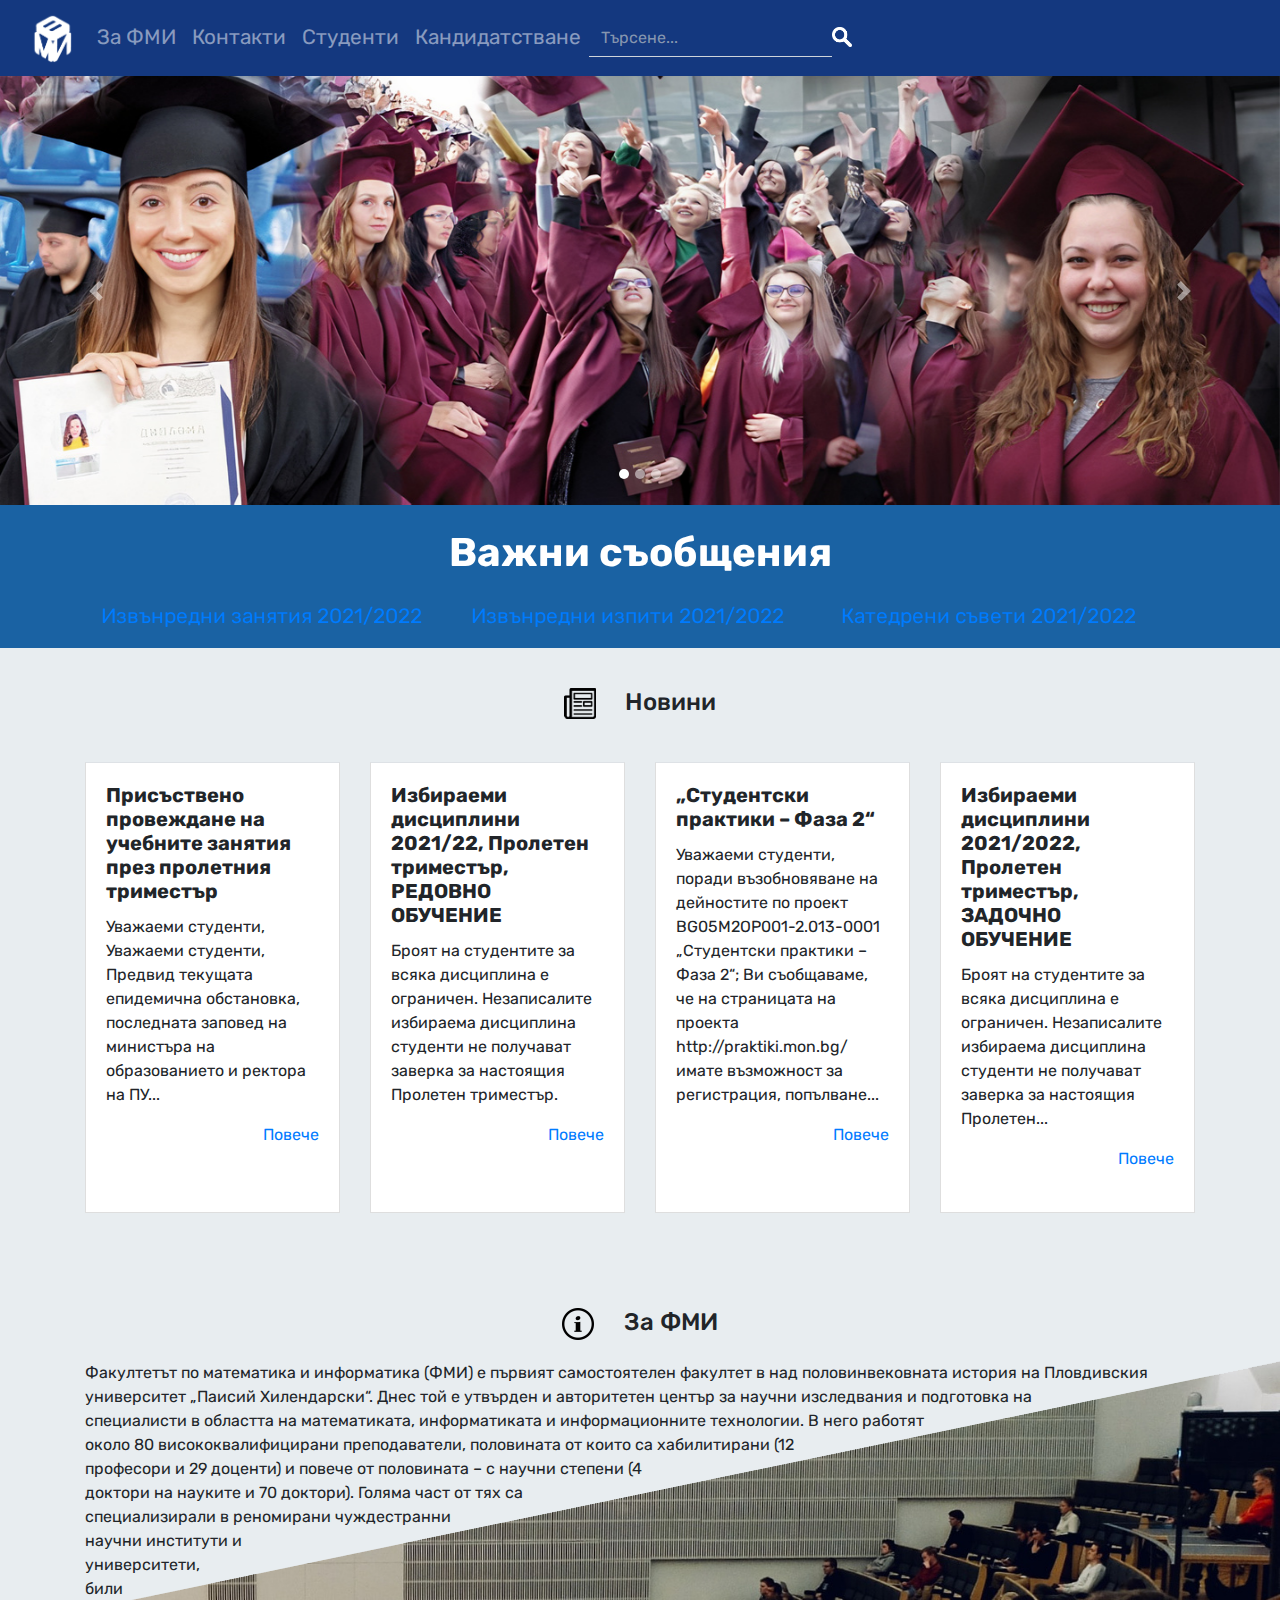
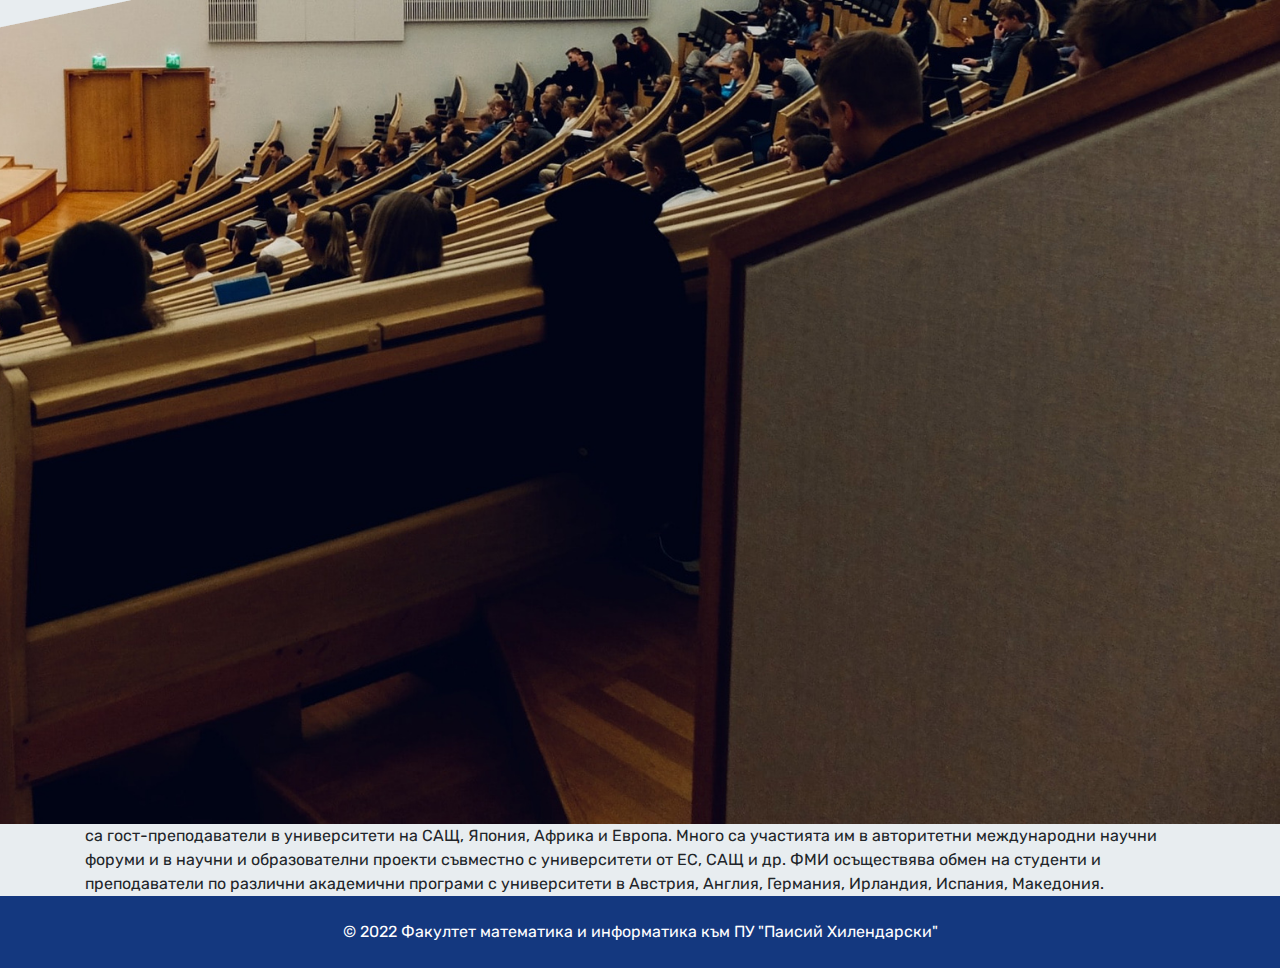
==== commit a26d340b: "minor index changes" ====
--- a/index.html
+++ b/index.html
@@ -158,8 +158,8 @@
                 </div>
               </div>
               <p class="card-text">Уважаеми студенти,<br>
-                Предвид текущата епидемична обстановка, последната заповед на министъра на образованието и ректора на
-                ПУ...</p>
+                Уважаеми студенти,
+Предвид текущата епидемична обстановка, последната заповед на министъра на образованието и ректора на ПУ...</p>
               <!-- тo занятията през пролетния триместър (редовно и задочно) ще се проведат присъствено... -->
               <a href="#" class="card-link float-right">Повече</a>
             </div>
@@ -178,7 +178,7 @@
               </div>
               <p class="card-text">
                 Броят на студентите за всяка дисциплина е ограничен.
-                Незаписалите избираема дисциплина студенти не получават заверка за настоящия Пролетен...</p>
+                Незаписалите избираема дисциплина студенти не получават заверка за настоящия Пролетен триместър.</p>
               <a href="#" class="card-link float-right">Повече</a>
             </div>
           </div>
@@ -246,6 +246,16 @@
 </div> -->
 
     <div id="pre-footer">
+
+      <div class="container d-flex justify-content-center">
+        <div class="row m-3">
+          <div class="col-4"><img class="news-icon" src="./assets/img/icons/information.png"></div>
+          <div class="col text-center">
+            <h4>За ФМИ</h4>
+          </div>
+        </div>
+      </div>
+
       <img id="main-footer-img" src="assets/img/illustrations/about-us-2.png" />
       <div class="container">
         <div id="main-footer-text">Факултетът по математика и информатика (ФМИ) е първият самостоятелен факултет в над
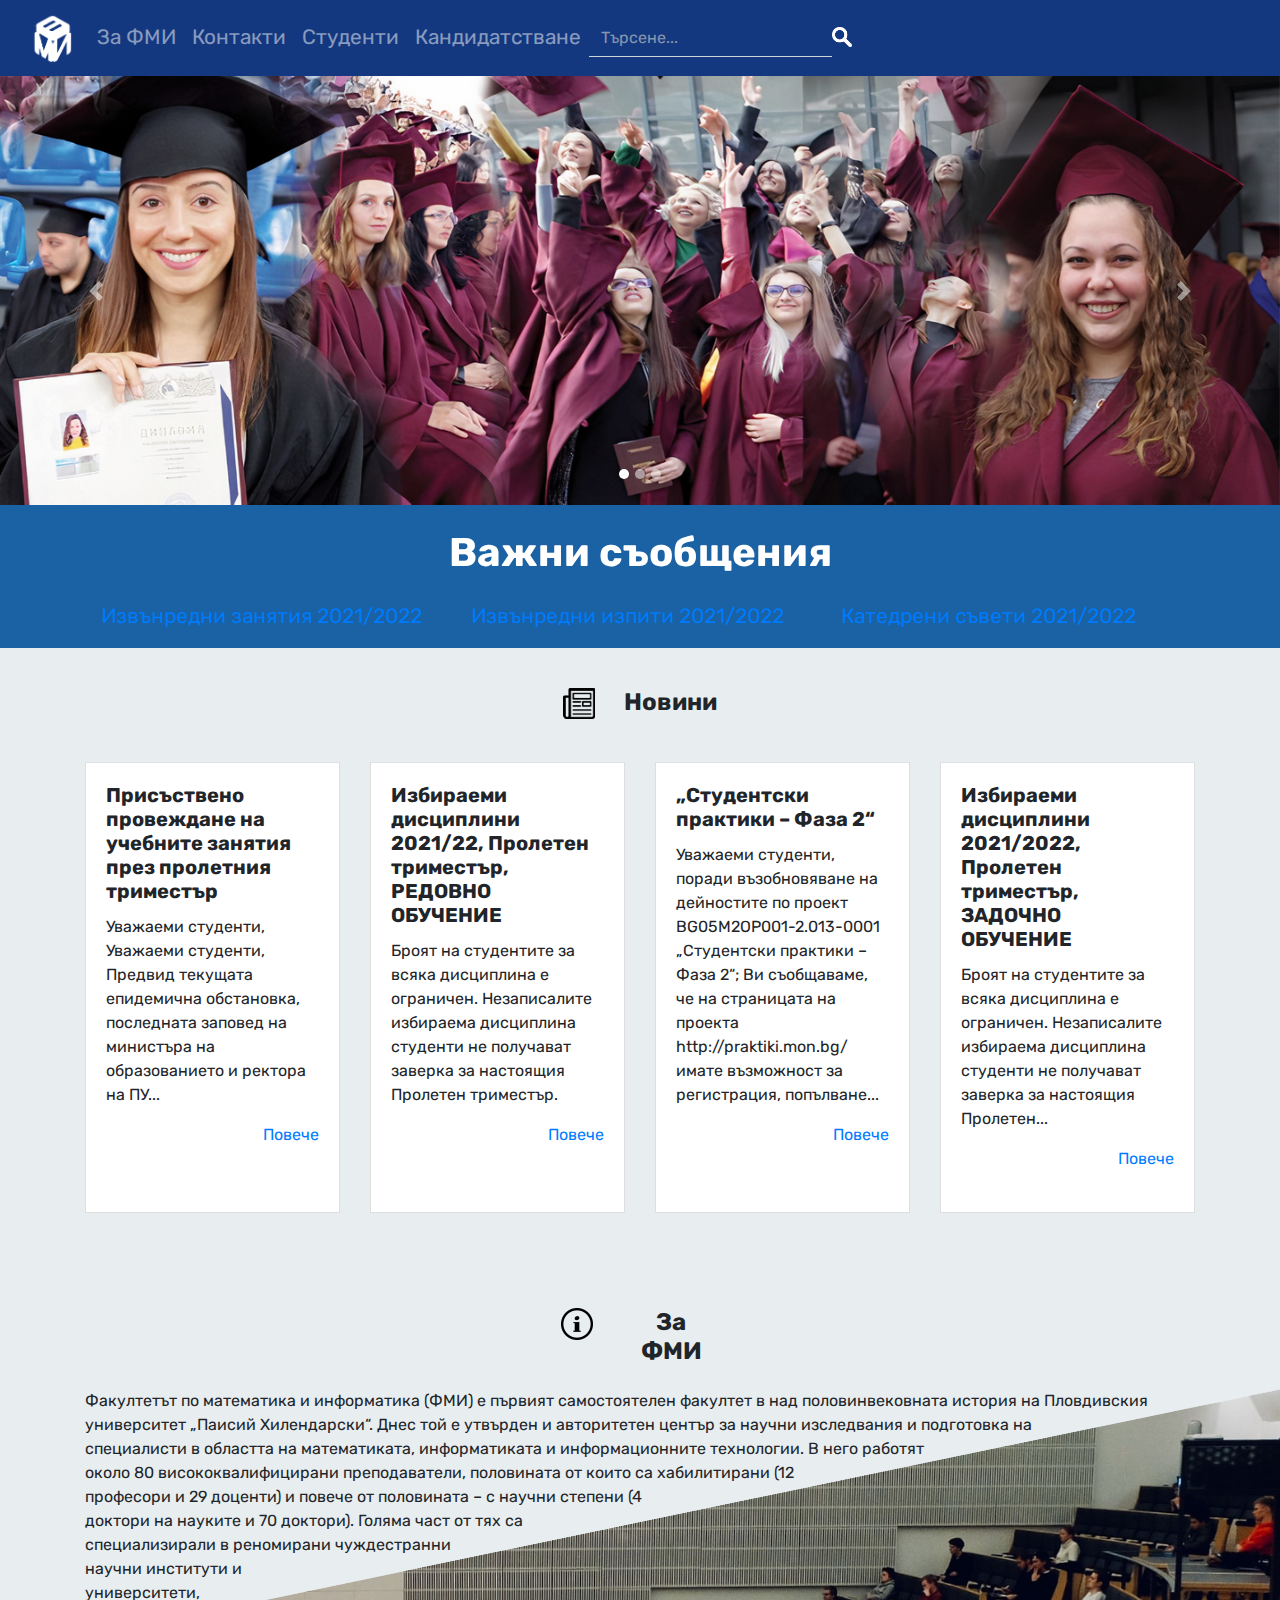
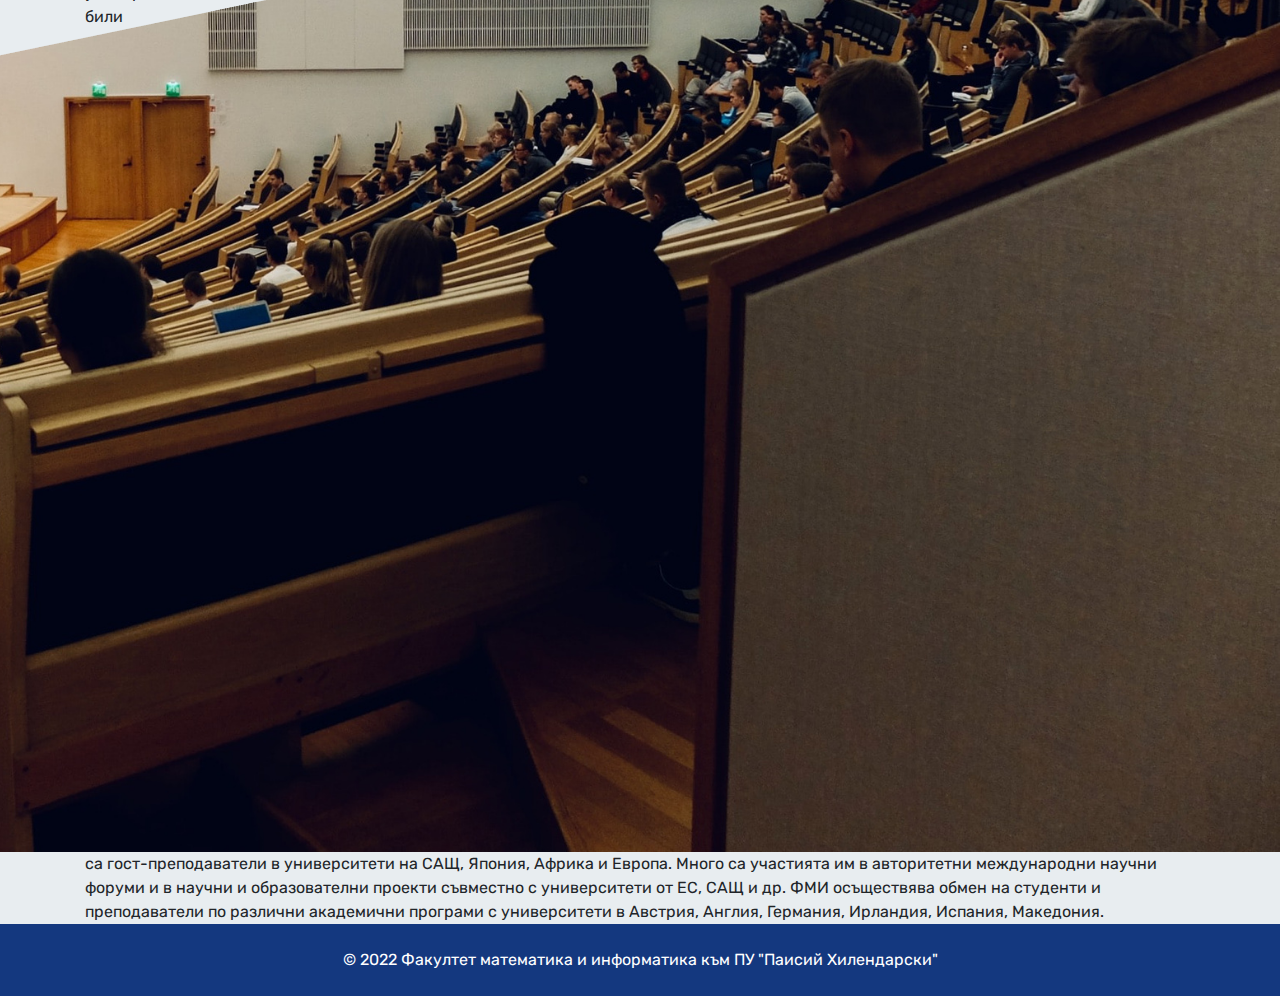
==== commit a20cc60b: "font weight fix" ====
--- a/index.html
+++ b/index.html
@@ -141,7 +141,7 @@
         <div class="row m-3">
           <div class="col-4"><img class="news-icon" src="./assets/img/icons/news.png"></div>
           <div class="col text-center">
-            <h4>Новини</h4>
+            <h4 class="font-weight-bold">Новини</h4>
           </div>
         </div>
       </div>
@@ -251,7 +251,7 @@
         <div class="row m-3">
           <div class="col-4"><img class="news-icon" src="./assets/img/icons/information.png"></div>
           <div class="col text-center">
-            <h4>За ФМИ</h4>
+            <h4 class="font-weight-bold">За ФМИ</h4>
           </div>
         </div>
       </div>
--- a/assets/css/style.css
+++ b/assets/css/style.css
@@ -238,4 +238,16 @@
 
 #pre-footer{
 	margin-top: 100px;
+}
+
+#fmi-img {
+	width: 60%;
+	height: auto;
+	float: left;
+	margin-bottom: 3%;
+	margin-right: 5%;
+}
+
+#fmi-txt-about{
+	text-align: justify;
 }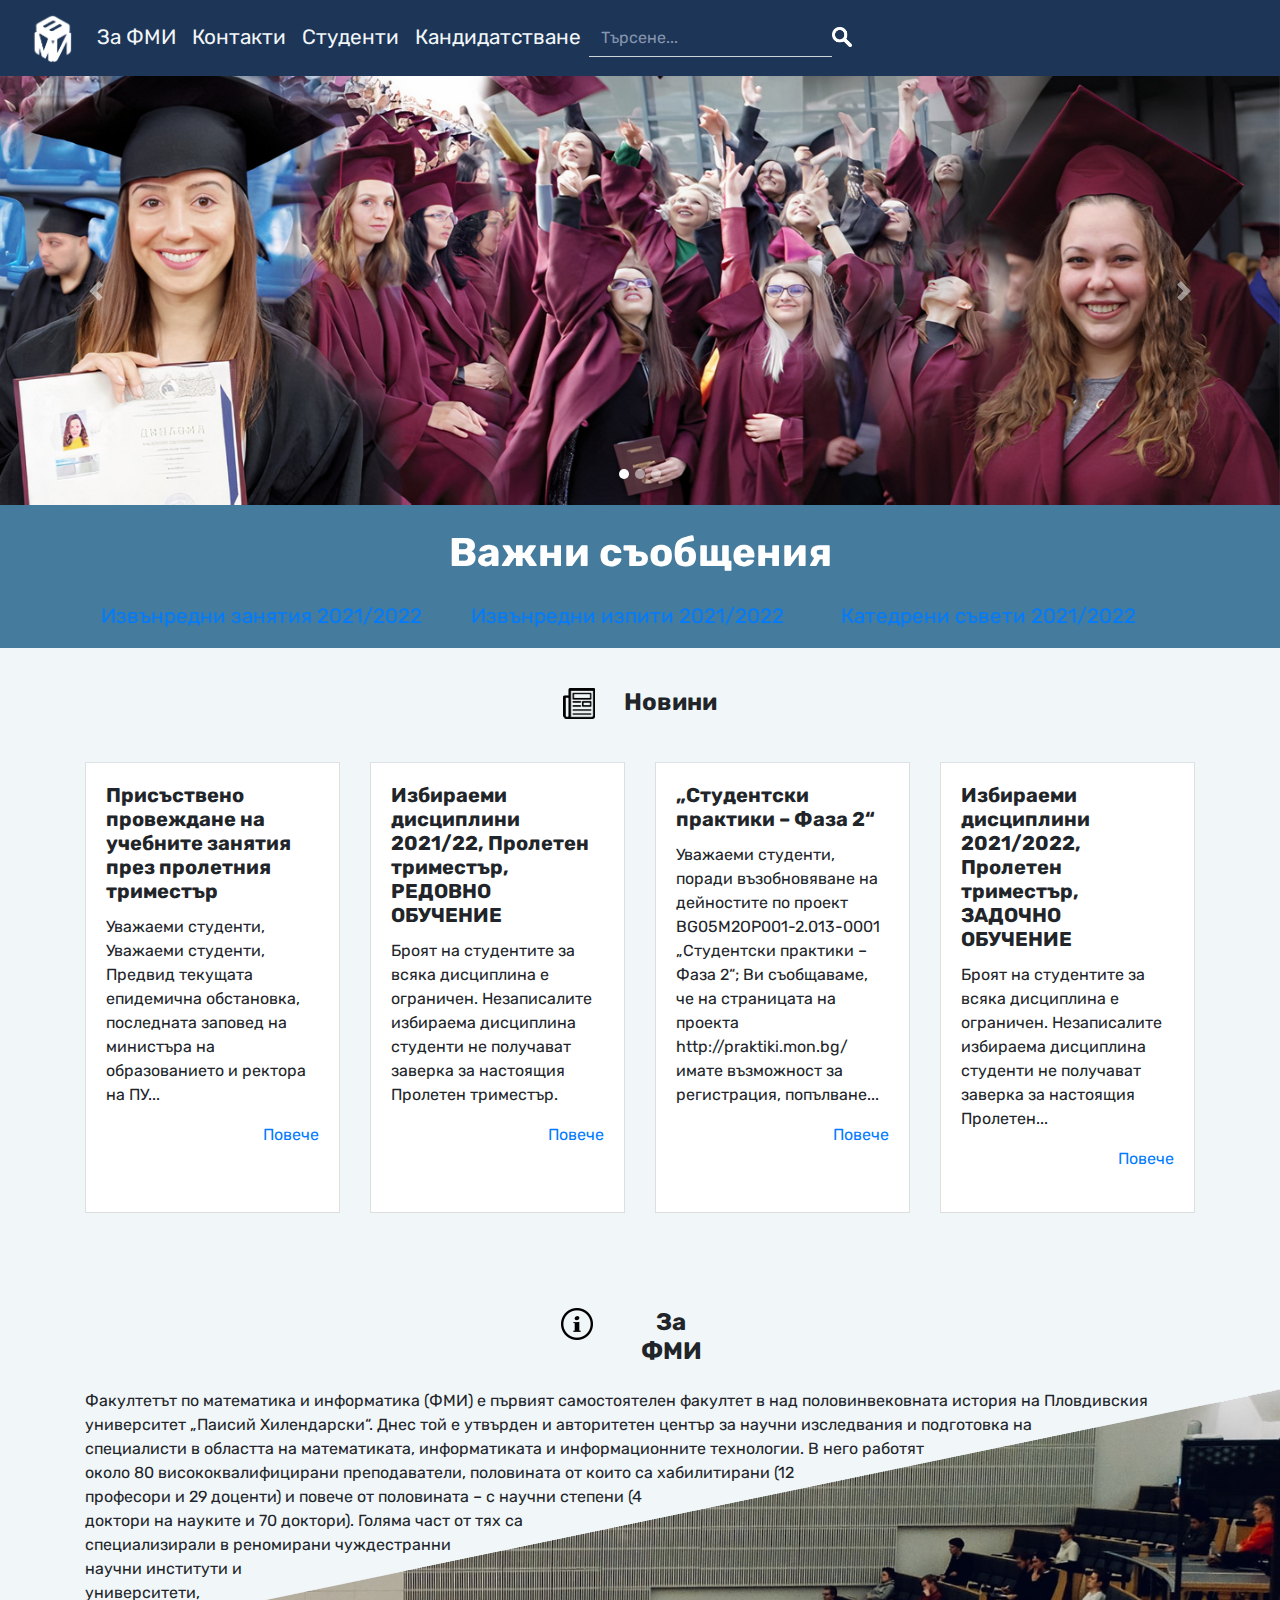
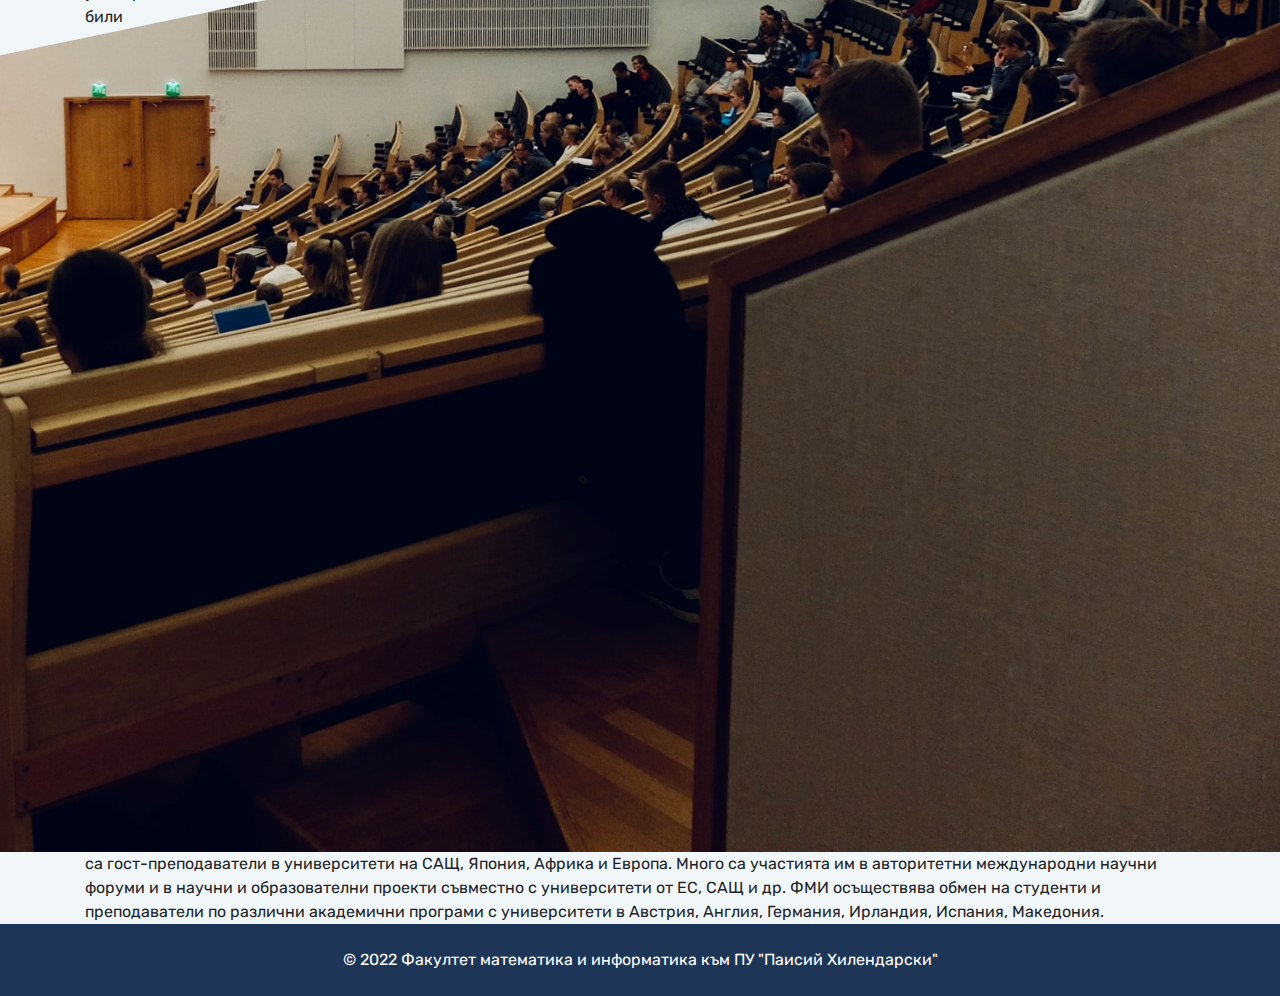
==== commit fbc65111: "edit routes" ====
--- a/index.html
+++ b/index.html
@@ -41,7 +41,7 @@
     <!-- Navbar  -->
     <nav class="navbar navbar-expand-md navbar-dark mb-4">
       <div class="container-fluid">
-        <a class="navbar-brand" href="/"><img src="/assets/img/icons/fmi-logo.png" alt="fmi-logo" id="fmi-logo"></a>
+        <a class="navbar-brand" href="./index.html"><img src="./assets/img/icons/fmi-logo.png" alt="fmi-logo" id="fmi-logo"></a>
         <button class="navbar-toggler" type="button" data-bs-toggle="collapse" data-bs-target="#navbarCollapse"
           aria-controls="navbarCollapse" aria-expanded="false" aria-label="Toggle navigation">
           <span class="navbar-toggler-icon"></span>
--- a/assets/css/style.css
+++ b/assets/css/style.css
@@ -1,11 +1,61 @@
-html, body, div, span, applet, object, iframe,
-h1, h2, h3, h4, h5, h6, p, blockquote, pre,
-a, abbr, acronym, address, big, cite, code,
-del, dfn, em, font, img, ins, kbd, q, s, samp,
-small, strike, strong, sub, sup, tt, var,
-dl, dt, dd, ol, ul, li,
-fieldset, form, label, legend,
-table, caption, tbody, tfoot, thead, tr, th, td {
+html,
+body,
+div,
+span,
+applet,
+object,
+iframe,
+h1,
+h2,
+h3,
+h4,
+h5,
+h6,
+p,
+blockquote,
+pre,
+a,
+abbr,
+acronym,
+address,
+big,
+cite,
+code,
+del,
+dfn,
+em,
+font,
+img,
+ins,
+kbd,
+q,
+s,
+samp,
+small,
+strike,
+strong,
+sub,
+sup,
+tt,
+var,
+dl,
+dt,
+dd,
+ol,
+ul,
+li,
+fieldset,
+form,
+label,
+legend,
+table,
+caption,
+tbody,
+tfoot,
+thead,
+tr,
+th,
+td {
 	margin: 0;
 	padding: 0;
 	border: 0;
@@ -17,14 +67,15 @@
 	vertical-align: baseline;
 }
 
-*, body {
+*,
+body {
 	font-family: 'Rubik', sans-serif;
 	margin-left: auto;
 	margin-right: auto;
 }
 
 .navbar {
-	background-color: #14387F;
+	background-color: #1d3557;
 	width: 1500px;
 }
 
@@ -48,18 +99,20 @@
 	margin-right: auto;
 }
 
-.carousel-inner > .carousel-item {
+.carousel-inner>.carousel-item {
 	/* Todo slower transition  */
-    /* transition: 0.6ms; */
-    
-}
-
-body, main, .bg {
-	background-color: #e8edf0;
-}
-
-header{
-	background-color: #14387F;
+	/* transition: 0.6ms; */
+
+}
+
+body,
+main,
+.bg {
+	background-color: #f1f6f9;
+}
+
+header {
+	background-color: #1d3557;
 }
 
 #navbarCollapse>form>button {
@@ -67,15 +120,9 @@
 	color: #446CB3;
 }
 
-.btn-outline-success {
-
-	border-color: #446CB3 !important;
-
-}
-
 #navbarCollapse>form>input {
 
-	background-color: #14387F;
+	background-color: #1d3557;
 	border-top: none;
 	border-left: none;
 	border-right: none;
@@ -83,10 +130,12 @@
 	color: white;
 }
 
-.nav-link{
+.nav-link {
 	font-size: 1.3rem;
-}
-.nav-link:active{
+	color: #F1F6F9 !important;
+}
+
+.nav-link:active {
 	color: white !important;
 }
 
@@ -99,18 +148,19 @@
 	width: 20px;
 }
 
-#messages{
+#messages {
 	float: none;
-	background-color: #1A62A3;
-	color:#fff;
+	background-color: #457b9d;
+	color: #fff;
 	margin-left: auto;
 	margin-right: auto;
 }
-.link-light{
+
+.link-light {
 	font-size: 1.3rem;
 }
 
-#carouselExampleIndicators li{
+#carouselExampleIndicators li {
 	width: 10px;
 	height: 10px;
 	border-radius: 100%;
@@ -143,9 +193,9 @@
 	width: auto;
 }
 
-.message-link{
+.message-link {
 	border-bottom: 2px !important;
-	border-color: #113D77;
+	border-color: #1d3557;
 }
 
 
@@ -161,31 +211,31 @@
 	/* border-radius: 0px !important; */
 }
 
-.news-icon{
+.news-icon {
 	width: 2rem;
 }
 
 
 /* Lines below need a second thought..  */
-#about{
+#about {
 	background-position: bottom center;
-    background-repeat: no-repeat;
-}
-
-img#about{
+	background-repeat: no-repeat;
+}
+
+img#about {
 	opacity: 0.7;
 	object-fit: contain;
 	/* height: 500px; */
 	width: auto;
 	/* background-repeat: no-repeat; */
-  	background-size: cover;
-}  
+	background-size: cover;
+}
 
 /* ------------------- */
 
-footer{
-	background-color: #14387F;
-	color:#fff;
+footer {
+	background-color: #1d3557;
+	color: #fff;
 }
 
 .schedule-card-heading {
@@ -194,7 +244,9 @@
 
 /* Students page */
 
-#schedules-header-title, #admission-header-title, #others-header-title{
+#schedules-header-title,
+#admission-header-title,
+#others-header-title {
 	width: 100%;
 	text-align: center;
 	border-bottom: 1px solid #09173D;
@@ -204,39 +256,41 @@
 	color: #09173D;
 }
 
-#schedules-header-title span, #admission-header-title span, #others-header-title span {
-	background: #e8edf0;
+#schedules-header-title span,
+#admission-header-title span,
+#others-header-title span {
+	background: #F1F6F9;
 	padding: 0 6%;
 }
 
-#schedules-header, #admission-header, #others-header{
+#schedules-header,
+#admission-header,
+#others-header {
 	margin: 0 5%;
 }
 
 /* Admission page */
-.card-admission{
+.card-admission {
 	background-color: #fafafa !important;
 	width: 20rem;
 }
 
-.schedule-card-heading{
+.schedule-card-heading {
 	display: inline;
 }
 
-#main-footer-text{
-
-}
-
-#main-footer-img{
+#main-footer-text {}
+
+#main-footer-img {
 	shape-outside: polygon(100% 0px, 100% 100%, 0px 100%, 0px 425px);
 	float: right;
 }
 
-#main-footer{
+#main-footer {
 	clear: both
 }
 
-#pre-footer{
+#pre-footer {
 	margin-top: 100px;
 }
 
@@ -248,6 +302,36 @@
 	margin-right: 5%;
 }
 
-#fmi-txt-about{
+#fmi-txt-about {
 	text-align: justify;
+}
+
+.c-link {
+	color: #457B9D;
+	text-decoration: none;
+}
+
+.c-link:hover {
+	color: #1D3557;
+}
+
+.btn-primary,
+.btn-primary:hover,
+.btn-primary:active,
+.btn-primary:visited {
+	background-color: #1D3557 !important;
+}
+
+.btn-outline-primary {
+	border-color: #1D3557 !important;
+	color: #1D3557 !important;
+}
+
+.btn-outline-primary:hover {
+	background-color: #1D3557 !important;
+	color: white !important;
+}
+
+.btn-outline-success {
+	border-color: #446CB3 !important;
 }